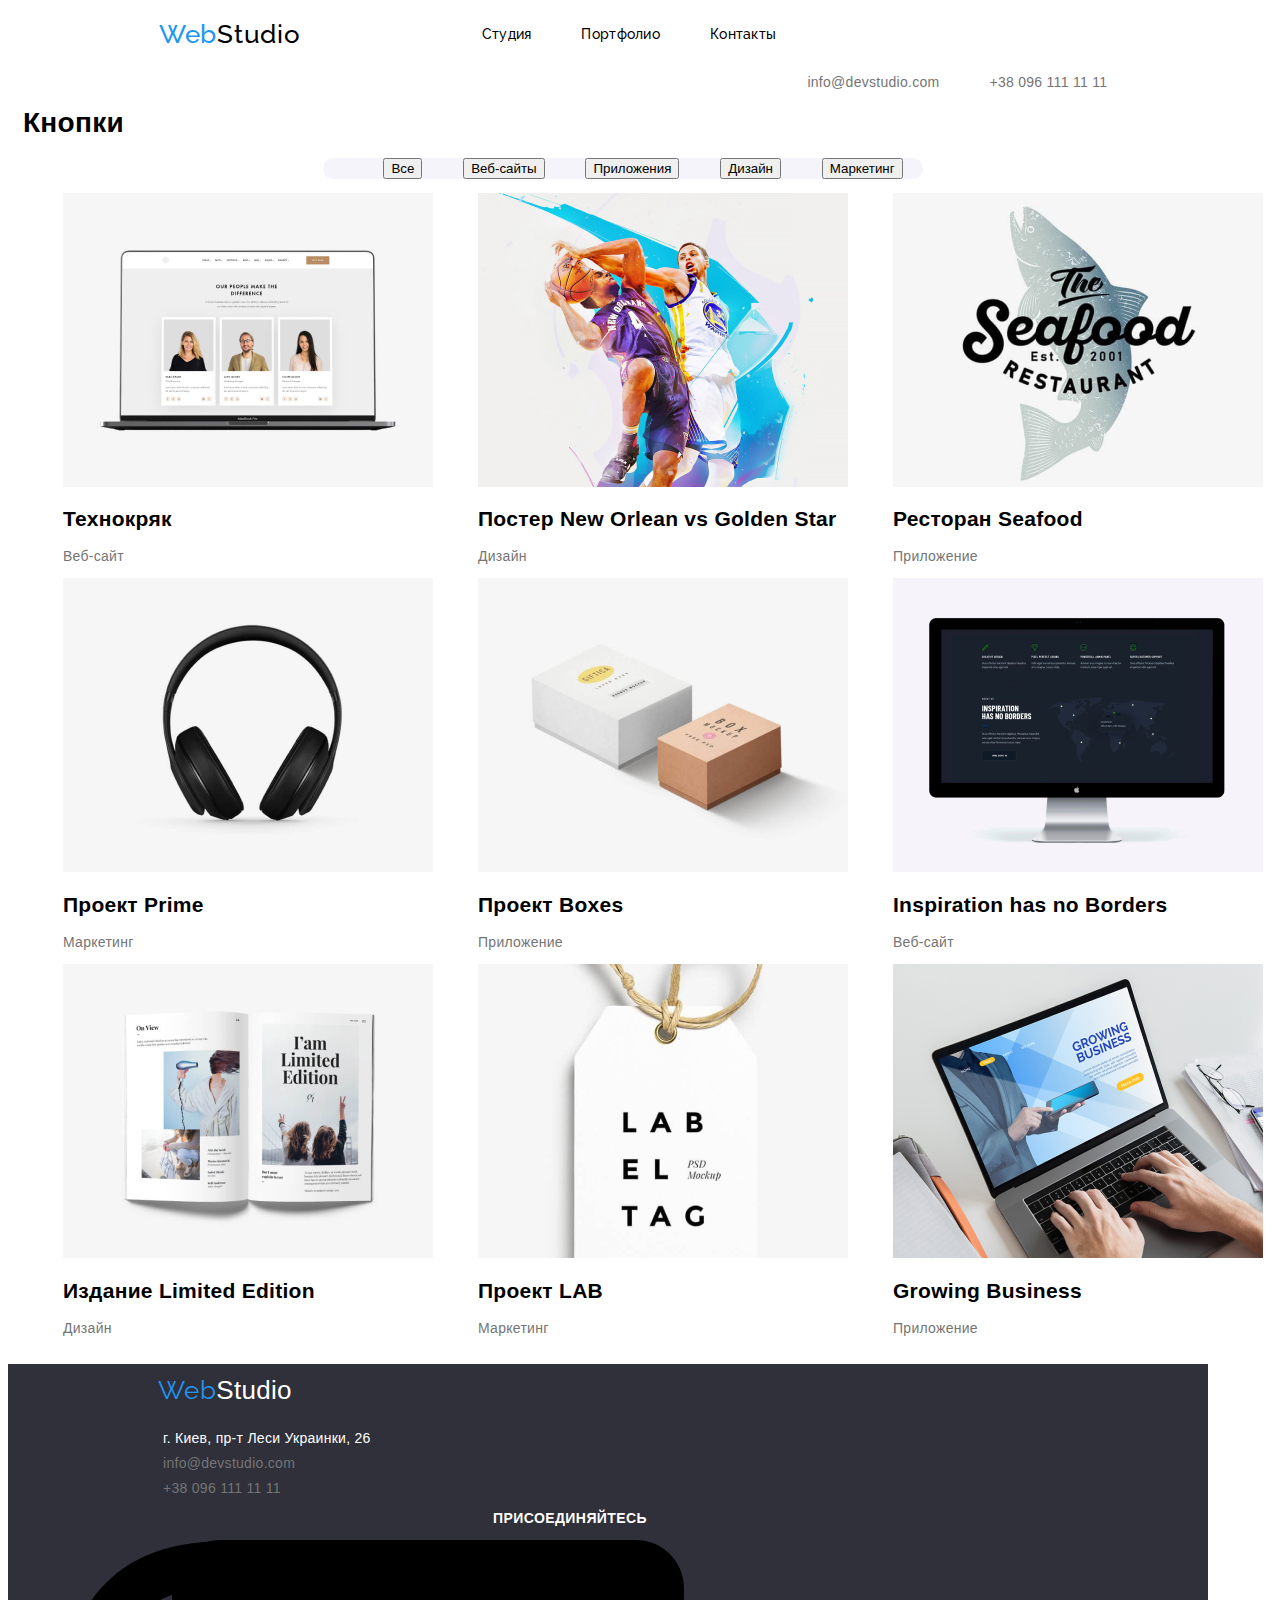
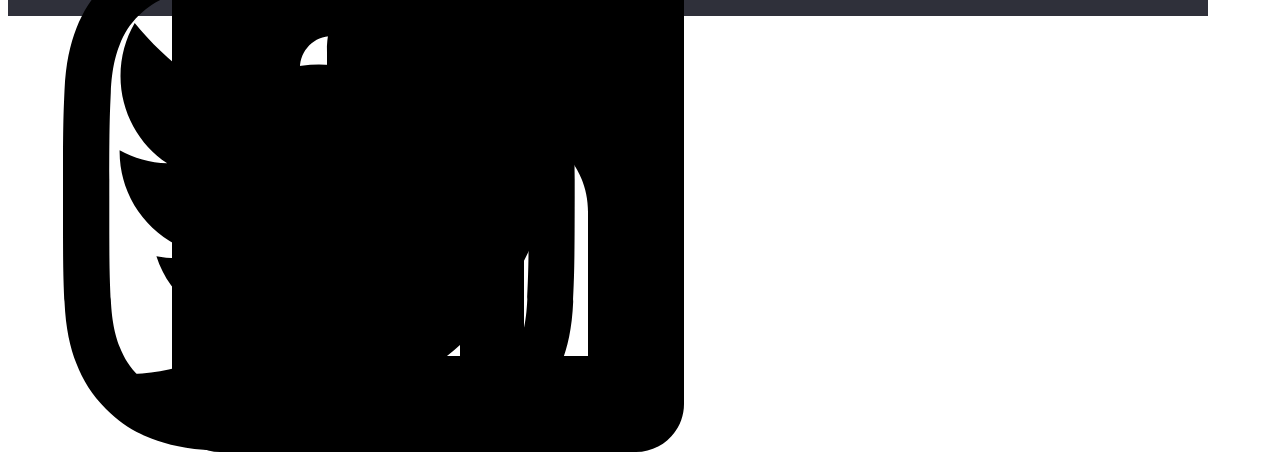
==== portfolio.html @ 30462da5 "5" ====
<!DOCTYPE html>
<html lang="ru">

<head>
    <meta charset="UTF-8">
    <meta http-equiv="X-UA-Compatible" content="IE=edge">
    <meta name="viewport" content="width=device-width, initial-scale=1.0">
    <title>Document</title>
    <link rel="preconnect" href="https://fonts.googleapis.com">
    <link rel="preconnect" href="https://fonts.gstatic.com" crossorigin>
    <link href="https://fonts.googleapis.com/css2?family=Montserrat:wght@700&family=Raleway:wght@700&display=swap"
        rel="stylesheet">

    <link rel="stylesheet" href="css/style.css">
</head>

<body>
    <!--main container-->
    <header class="main_container">
        <div class="container">
            <nav class="head_line">
                <a class="nav" href="link:WebStudio"> <span class="word_web">Web</span><span
                        class="word_studio">Studio</span></a>
                <ul class="links_header">
                    <li><a class="nav" href="./studio/html">Студия</a></li>
                    <li><a class="nav" href="./portfolio.html">Портфолио</a></li>
                    <li><a class="nav" href="./contacts/html">Контакты</a></li>
                </ul>
            </nav>
            <ul class="contacts_section">

                <li><a class="contacts_section" href="mailto:info@devstudio.com">info@devstudio.com</a></li>

                <li><a class="contacts_section" href="tel:+380961111111">+38 096 111 11 11</a></li>
            </ul>








        </div>
    </header>

    <main>
        <div class="container">


            <!--buttons-->

            <section class="portfolio">
                <h1>Кнопки</h1>
                <ul class="buttons_portfolio">
                    <li><button type="button">Все</button></li>
                    <li><button type="button">Веб-сайты</button></li>
                    <li><button type="button">Приложения</button></li>
                    <li><button type="button">Дизайн</button></li>
                    <li><button type="button">Маркетинг</button></li>

                </ul>


                <!--list-->

                <ul class="list">
                    <li> <a class="frame"><img src="images/33.jpg" alt="list" width="370">
                            <h2> Технокряк</h2>
                            <p class="maintext_list"> Веб-сайт </p>
                        </a></li>
                    <li> <a class="frame"><img src="images/img(4).jpg" alt="list" width="370">
                            <h2> Постер New Orlean vs Golden Star</h2>
                            <p class="maintext_list"> Дизайн </p>
                        </a></li>
                    <li> <a class="frame"><img src="images/img(5).jpg" alt="list" width="370">
                            <h2> Ресторан Seafood</h2>
                            <p class="maintext_list"> Приложение </p>
                        </a></li>
                    <li> <a class="frame"><img src="images/img(6).jpg" alt="list" width="370">
                            <h2> Проект Prime</h2>
                            <p class="maintext_list"> Маркетинг </p>
                        </a></li>
                    <li> <a class="frame"><img src="images/img(7).jpg" alt="list" width="370">
                            <h2> Проект Boxes</h2>
                            <p class="maintext_list"> Приложение </p>
                        </a></li>
                    <li> <a class="frame"><img src="images/img(8).jpg" alt="list" width="370">
                            <h2> Inspiration has no Borders</h2>
                            <p class="maintext_list"> Веб-сайт </p>
                        </a></li>
                    <li> <a class="frame"><img src="images/img(9).jpg" alt="list" width="370">
                            <h2> Издание Limited Edition</h2>
                            <p class="maintext_list"> Дизайн </p>
                        </a></li>
                    <li> <a class="frame"><img src="images/img(10).jpg" alt="list" width="370">
                            <h2> Проект LAB</h2>
                            <p class="maintext_list"> Маркетинг </p>
                        </a></li>
                    <li> <a class="frame"><img src="images/img(11).jpg" alt="list" width="370">
                            <h2> Growing Business</h2>
                            <p class="maintext_list"> Приложение </p>
                        </a></li>
                </ul>






            </section>

        </div>

    </main>



    <!--info table-->
    <footer class="info_table">

        <div class="container">

            <a class="nav_footer" href="link:WebStudio"> <span class="word_web">Web</span><span
                    class="word_studiof">Studio</span></a>

            <ul class="footer_list">
                <li> <a class="address" href="address:г.Киев,пр-тЛесиУкраинки,26">г. Киев, пр-т Леси Украинки, 26</a>
                </li>

                <li> <a class="contacts_section_footer" href="mailto:info@devstudio.com">info@devstudio.com</a> </li>

                <li> <a class="contacts_section_footer" href="tel:+380961111111">+38 096 111 11 11</a> </li>
            </ul>
            <h2 class="join">ПРИСОЕДИНЯЙТЕСЬ</h2>
            <ul>
                <li class="icon"><img src="images/instagram.svg" alt="icon"></li>
                <li class="icon"><img src="images/twitter.svg" alt="icon"></li>
                <li class="icon"><img src="images/facebook.svg" alt="icon"></li>
                <li class="icon"><img src="images/linkedin.svg" alt="icon"></li>
            </ul>
        </div>


    </footer>































</body>

</html>
---- css/style.css ----
body {
    font-family: 'Roboto', sans-serif;
    background-color: #ffffff;
    
    font-size: 14px;
    letter-spacing: 0.02em;
    
    

}

.container{
padding-left: 15px;
padding-right: 15px;
margin-right: auto;
margin-left: auto;
}


.main_container {
    display: flex;
    text-align: center;
    width: 1200px;
    justify-content: space-between;
    height: 80px;
    
}
.head_line  {
    
    justify-content: space-between;
    display: flex;
    align-items: center;
    
    
}
.links_header {
    justify-content: space-between;
    display: flex;
    list-style: none;
    margin-right: 331px;
    margin-left: 91px;
    
    
    

    
}

.header {
    background-color: #ffffff ;

}

.word_web {
    color: #2196F3;
    font-family: Raleway;
    font-size: 26px;
    line-height: 2em;
    letter-spacing: 0.03em
    
}

.word_studio {
    color: black;
    font-family: Raleway;
    font-size: 26px;
    line-height: 2em;
    letter-spacing: 0.03em
}

.nav:hover,.nav:focus {
    
    color: #2196F3;
    
}

.nav {
    color: black;
    margin-left: 50px;
    text-decoration: none;
    font-family: Raleway;
    font-style: normal;
    font-weight: 500;
    font-size: 14px;
    line-height: 16px;
    letter-spacing: 0.02em;
    
    
}

.contacts_section {
    color: #757575;
    justify-content: space-between;
    display: flex;
    margin-left: 50px;
    font-style: normal;
    font-weight: 500;
    font-size: 14px;
    line-height: 16px;
    letter-spacing: 0.02em;
    
    
    text-align: right;
    float: right;
    list-style: none;
    text-decoration: none;
    letter-spacing: 0.02em
    
    
    
    
    
    
    
   
}

.contacts_section:hover,.contacts_section:focus {
    color: #2196F3;
}



.maintext {
    color: #ffffff;
    
    background-color: #2F303A;
    
    text-align: center;

    font-size: 44px;

    display: flex;
    justify-content: center;
    margin-right: 252px;
    padding-top: 200px;
    margin-left: 252px;
    
    
    
    
    
    

}

.maintext_list {
    color: 
    #757575;
}


.button {
    cursor: pointer;
    color: #ffffff; 
    width: 200px;
    height: 50px;
    font-size: 24px;
    line-height: 2.5em;
    
    text-align: center;
    cursor: pointer;
    background-color: #2196F3;
    display: flex;
    justify-content: center;
    text-align: center;
    
    
    
    
   
}
.shapka {
    overflow: hidden;
    list-style: none;
}

.mainbar {
    background-color: #2F303A;
    width: 1200px;
    text-align: center;
    padding-top: 94px;
    padding-bottom: 94px;
}




.pros_text {
display: flex;
text-align: center;
justify-content: space-between;


}

.maintext_pros1 {
    color: #757575;
    font-style: normal;
    font-weight: normal;
    font-size: 14px;
    line-height: 24px;
    letter-spacing: 0.03em;
    
}

.mainpool_text {
    display: flex;
    text-align: center;
    justify-content: center;
   
}
.imgstuff {
    display: flex;
    text-align: center;
    justify-content: space-between;
    list-style: none;
    
   
}

.our_team {
    display: flex;
    text-align: center;
    justify-content: center;
    
}

.team_stuff {
    display: flex;
    text-align: center;
    justify-content: space-between;
    list-style: none;
    
}

.reg_cust {
    display: flex;
    justify-content: space-between;
    list-style: none;

}

.regular_customers {
    width: 1200px;
}



.info_table {
    background-color: #2F303A;
    width: 1200px;
    height: 252px;
    left: 0px;
    top: 2097px;
}

.word_studiof {
    color: #ffffff;
    font-size: 26px;
    line-height: 2em;
    
}

.address {
    color: #ffffff;
    margin-left: 100px;
    margin-top: 60px;
    text-decoration: none;
    list-style: none;
    
    
   
}
.contacts_section_footer {
    margin-left: 100px;
    color: #757575;
    display: flex;
    text-decoration: none;
    margin-top: 9px;
    
   
}

.contacts_section2:hover,.contacts_section2:focus {
    color: #2196F3;
}
.nav_footer {
    margin-left: 135px;
    color: black;
    text-decoration: none;
    margin-top: 60px;
    
}



.buttons_portfolio {
    text-align: center;
    justify-content: space-around;
    list-style: none;
    display: flex;
    margin-left: 300px;
    margin-right: 300px;
    background-color: #F5F4FA;
    border-radius: 10px;
    font-family: Roboto;
    
}

.list {
    display: flex;
    justify-content: space-between;
    align-items: center;
    flex-wrap: wrap;
    list-style: none;
    width: 1200px;
    border: black;
    
    
}

.portfolio {
    width: 1200px;
}

.info_table {
    width: 1200px;
}

.middlebar_section {
    width: 1200px;
}
 .pros_text {
    list-style: none;
 }

 .footer_list {
    list-style: none;
 }

 .icon {
    display: inline-block;
    justify-content: space-between;
    width: 32px;
    height: 32px;
    stroke-width: 0;
    stroke: currentColor;
    fill: currentColor;
  }
  .join {
      color: #ffffff;
      
        font-style: normal;
        font-weight: bold;
        font-size: 14px;
        line-height: 16px;
        letter-spacing: 0.03em;
        margin-left: 470px;
  }

  .icons_team_stuff {
      color: #757575;
      height: 10px;
      width: 10px;
  }

  .section {
      padding-top: 94px;
      padding-bottom: 94px;
  }

  .frame {
      border-bottom:#EEEEEE;
  }
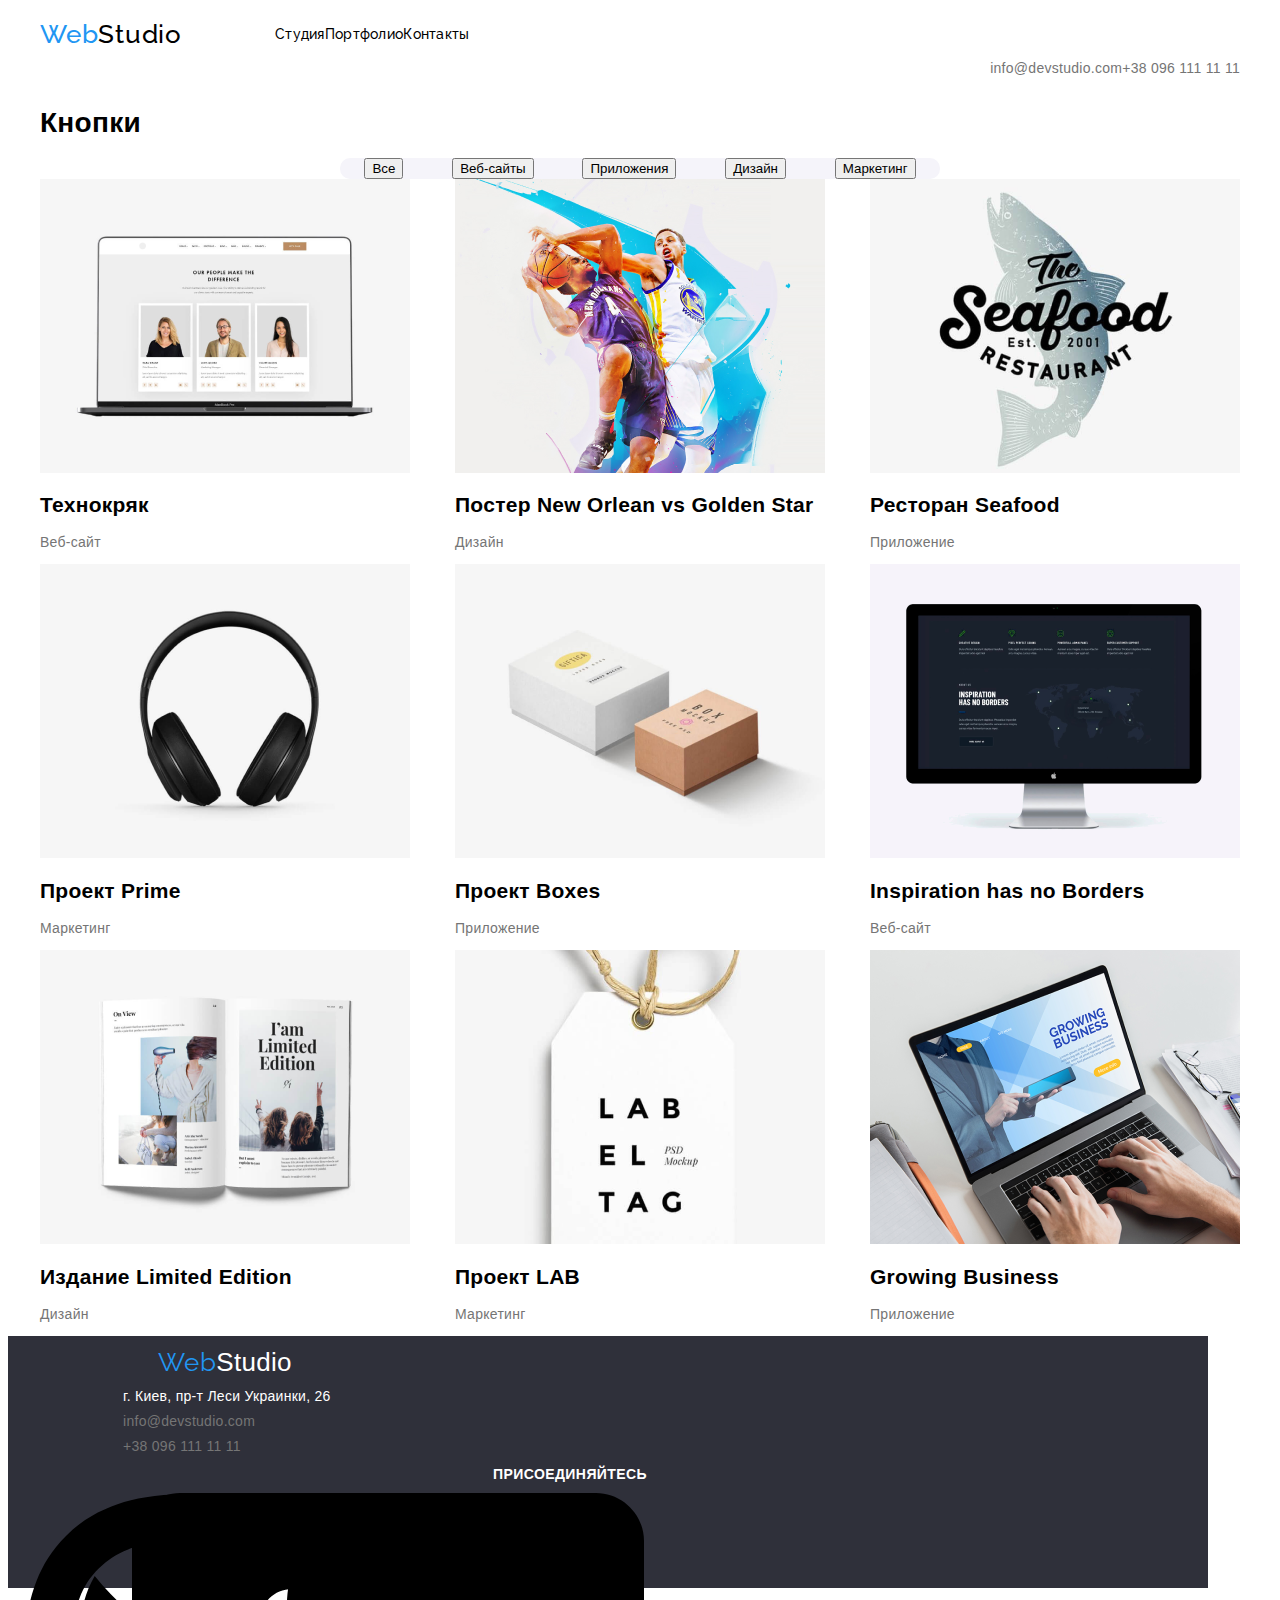
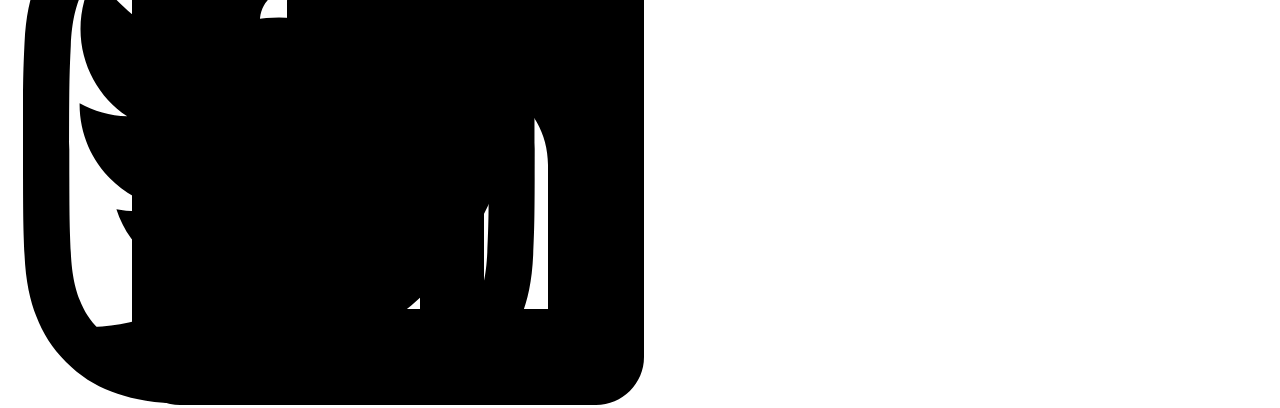
==== commit e561eb8d: "4" ====
--- a/portfolio.html
+++ b/portfolio.html
@@ -65,39 +65,39 @@
                 <!--list-->
 
                 <ul class="list">
-                    <li> <a class="frame"><img src="images/33.jpg" alt="list" width="370">
+                    <li> <a><img src="images/33.jpg" alt="list" width="370">
                             <h2> Технокряк</h2>
                             <p class="maintext_list"> Веб-сайт </p>
                         </a></li>
-                    <li> <a class="frame"><img src="images/img(4).jpg" alt="list" width="370">
+                    <li> <a><img src="images/img(4).jpg" alt="list" width="370">
                             <h2> Постер New Orlean vs Golden Star</h2>
                             <p class="maintext_list"> Дизайн </p>
                         </a></li>
-                    <li> <a class="frame"><img src="images/img(5).jpg" alt="list" width="370">
+                    <li> <a><img src="images/img(5).jpg" alt="list" width="370">
                             <h2> Ресторан Seafood</h2>
                             <p class="maintext_list"> Приложение </p>
                         </a></li>
-                    <li> <a class="frame"><img src="images/img(6).jpg" alt="list" width="370">
+                    <li> <a><img src="images/img(6).jpg" alt="list" width="370">
                             <h2> Проект Prime</h2>
                             <p class="maintext_list"> Маркетинг </p>
                         </a></li>
-                    <li> <a class="frame"><img src="images/img(7).jpg" alt="list" width="370">
+                    <li> <a><img src="images/img(7).jpg" alt="list" width="370">
                             <h2> Проект Boxes</h2>
                             <p class="maintext_list"> Приложение </p>
                         </a></li>
-                    <li> <a class="frame"><img src="images/img(8).jpg" alt="list" width="370">
+                    <li> <a><img src="images/img(8).jpg" alt="list" width="370">
                             <h2> Inspiration has no Borders</h2>
                             <p class="maintext_list"> Веб-сайт </p>
                         </a></li>
-                    <li> <a class="frame"><img src="images/img(9).jpg" alt="list" width="370">
+                    <li> <a><img src="images/img(9).jpg" alt="list" width="370">
                             <h2> Издание Limited Edition</h2>
                             <p class="maintext_list"> Дизайн </p>
                         </a></li>
-                    <li> <a class="frame"><img src="images/img(10).jpg" alt="list" width="370">
+                    <li> <a><img src="images/img(10).jpg" alt="list" width="370">
                             <h2> Проект LAB</h2>
                             <p class="maintext_list"> Маркетинг </p>
                         </a></li>
-                    <li> <a class="frame"><img src="images/img(11).jpg" alt="list" width="370">
+                    <li> <a><img src="images/img(11).jpg" alt="list" width="370">
                             <h2> Growing Business</h2>
                             <p class="maintext_list"> Приложение </p>
                         </a></li>
--- a/css/style.css
+++ b/css/style.css
@@ -11,41 +11,40 @@
 
 }
 
-.container{
-padding-left: 15px;
-padding-right: 15px;
-margin-right: auto;
-margin-left: auto;
+.container-header {
+    display: flex;
+    align-items: center;
+
 }
 
 
 .main_container {
     display: flex;
     text-align: center;
-    width: 1200px;
-    justify-content: space-between;
     height: 80px;
     
 }
 .head_line  {
     
-    justify-content: space-between;
     display: flex;
     align-items: center;
     
     
 }
 .links_header {
-    justify-content: space-between;
-    display: flex;
-    list-style: none;
-    margin-right: 331px;
-    margin-left: 91px;
-    
-    
-    
-
-    
+    
+    display: flex;
+    margin-left: 93px;
+    
+    
+    
+
+    
+}
+ul {
+    margin: 0;
+    padding: 0;
+    list-style: none;
 }
 
 .header {
@@ -78,7 +77,7 @@
 
 .nav {
     color: black;
-    margin-left: 50px;
+    
     text-decoration: none;
     font-family: Raleway;
     font-style: normal;
@@ -94,14 +93,13 @@
     color: #757575;
     justify-content: space-between;
     display: flex;
-    margin-left: 50px;
     font-style: normal;
     font-weight: 500;
     font-size: 14px;
     line-height: 16px;
     letter-spacing: 0.02em;
     
-    
+    margin-left: auto;
     text-align: right;
     float: right;
     list-style: none;
@@ -145,7 +143,14 @@
     
 
 }
-
+.container{
+    padding-left: 15px;
+    padding-right: 15px;
+    margin-right: auto;
+    margin-left: auto;
+    width: 1200px;
+    
+    }
 .maintext_list {
     color: 
     #757575;
@@ -365,13 +370,4 @@
       color: #757575;
       height: 10px;
       width: 10px;
-  }
-
-  .section {
-      padding-top: 94px;
-      padding-bottom: 94px;
-  }
-
-  .frame {
-      border-bottom:#EEEEEE;
   }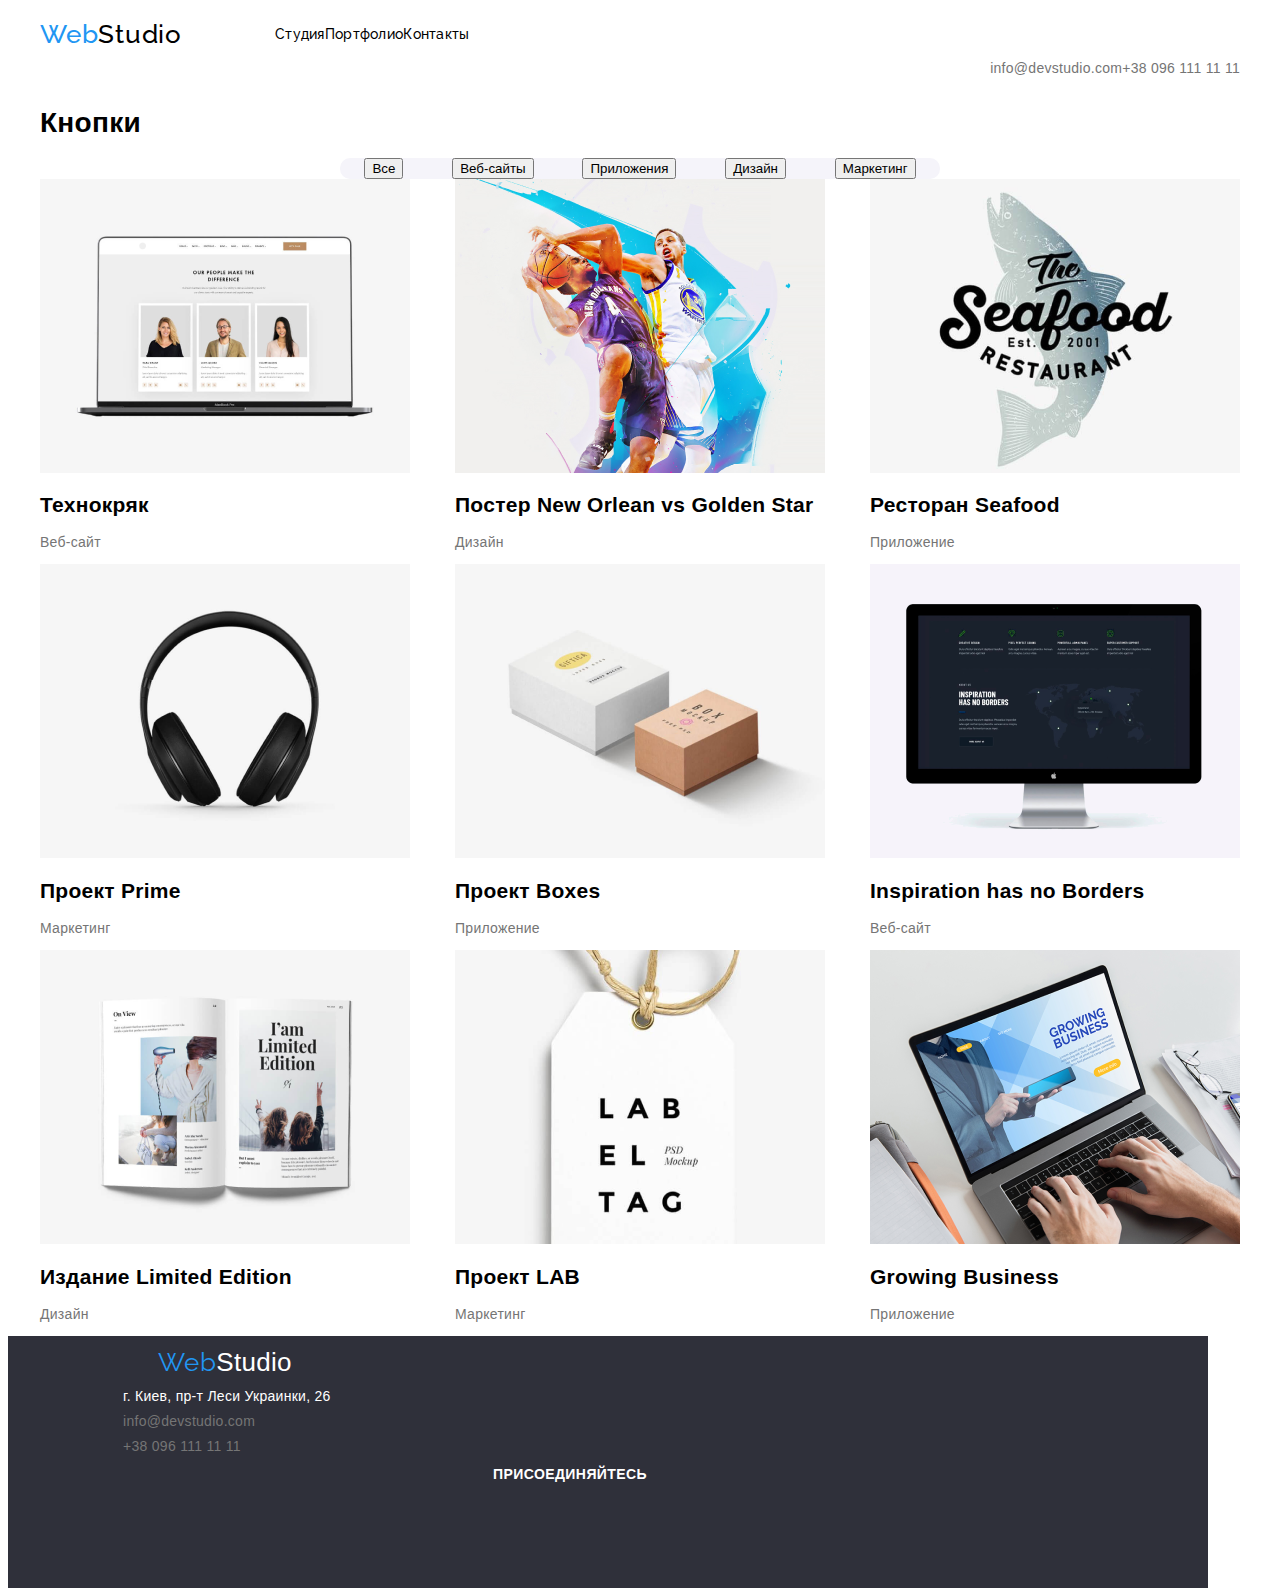
==== commit 038b3e98: "3" ====
--- a/portfolio.html
+++ b/portfolio.html
@@ -134,10 +134,7 @@
             </ul>
             <h2 class="join">ПРИСОЕДИНЯЙТЕСЬ</h2>
             <ul>
-                <li class="icon"><img src="images/instagram.svg" alt="icon"></li>
-                <li class="icon"><img src="images/twitter.svg" alt="icon"></li>
-                <li class="icon"><img src="images/facebook.svg" alt="icon"></li>
-                <li class="icon"><img src="images/linkedin.svg" alt="icon"></li>
+
             </ul>
         </div>
 
--- a/css/style.css
+++ b/css/style.css
@@ -88,7 +88,10 @@
     
     
 }
-
+.nav + .nav {
+margin-left: 50px;
+}
+a{text-decoration: none;}
 .contacts_section {
     color: #757575;
     justify-content: space-between;
@@ -114,6 +117,9 @@
     
    
 }
+.contacts_section + .contacts_section {
+    margin-left: 50px;
+}
 
 .contacts_section:hover,.contacts_section:focus {
     color: #2196F3;
@@ -157,25 +163,30 @@
 }
 
 
-.button {
+.hero_btn {
     cursor: pointer;
-    color: #ffffff; 
     width: 200px;
+    font-style: normal;
+    font-weight: bold;
+    font-size: 16px;
+    line-height: 30px;
+    color: #ffffff;
     height: 50px;
-    font-size: 24px;
-    line-height: 2.5em;
-    
-    text-align: center;
-    cursor: pointer;
+    left: 700px;
+    top: 430px;
     background-color: #2196F3;
-    display: flex;
-    justify-content: center;
-    text-align: center;
-    
-    
-    
-    
-   
+    border-radius: 4px;
+    box-shadow: 0px 4px 4px rgba(0, 0, 0, 0.15)
+ 
+
+
+ 
+
+    
+   
+}
+.hero_btn :hover, .hero_btn :focus {
+    color: #2196F3;
 }
 .shapka {
     overflow: hidden;
@@ -201,7 +212,7 @@
 
 }
 
-.maintext_pros1 {
+.maintext_first {
     color: #757575;
     font-style: normal;
     font-weight: normal;
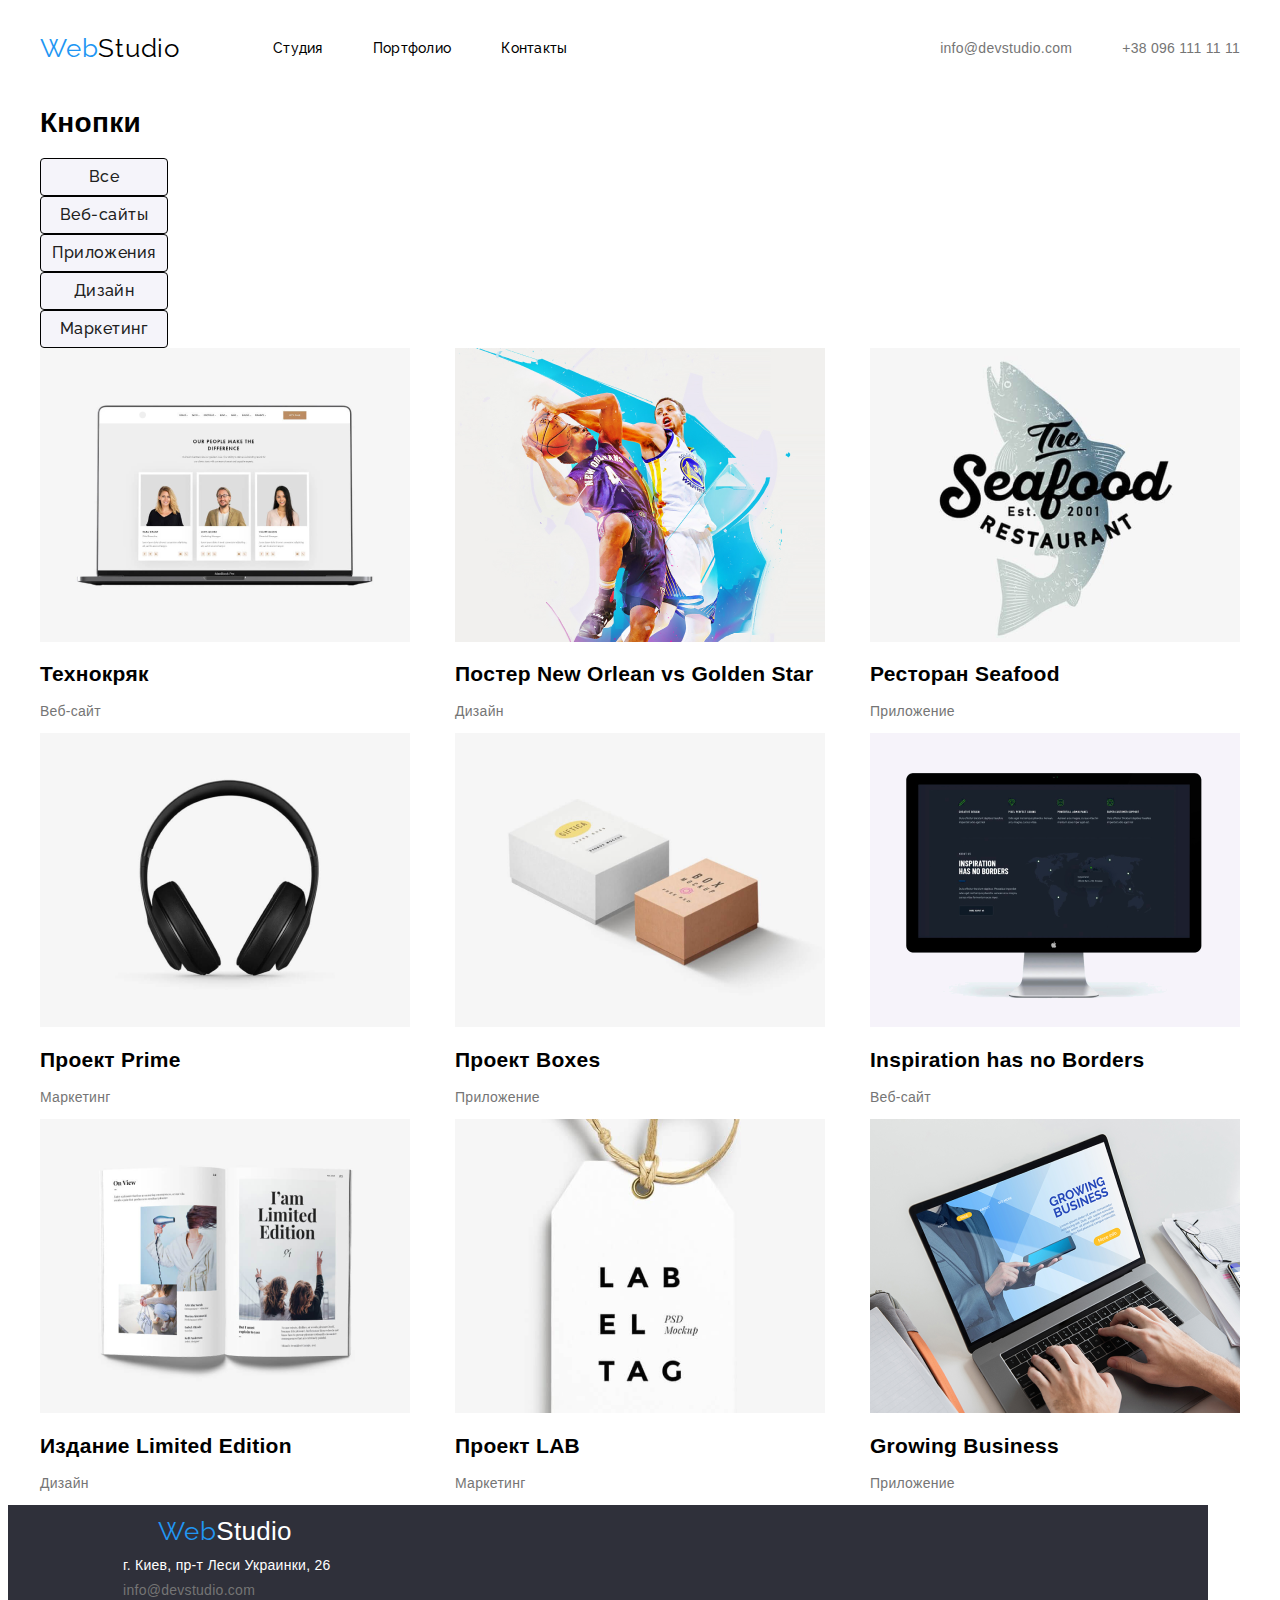
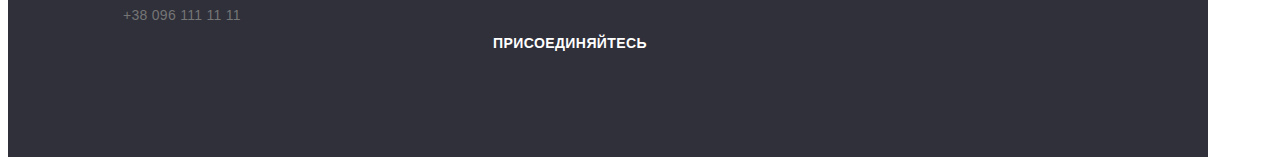
==== commit 4da928b2: "2" ====
--- a/portfolio.html
+++ b/portfolio.html
@@ -17,21 +17,21 @@
 <body>
     <!--main container-->
     <header class="main_container">
-        <div class="container">
+        <div class="container container-header">
             <nav class="head_line">
-                <a class="nav" href="link:WebStudio"> <span class="word_web">Web</span><span
+                <a  href="link:WebStudio"> <span class="word_web">Web</span><span
                         class="word_studio">Studio</span></a>
                 <ul class="links_header">
-                    <li><a class="nav" href="./studio/html">Студия</a></li>
-                    <li><a class="nav" href="./portfolio.html">Портфолио</a></li>
-                    <li><a class="nav" href="./contacts/html">Контакты</a></li>
+                    <li class="nav"><a class="nav" href="./index.html">Студия</a></li>
+                    <li class="nav"><a class="nav" href="./portfolio.html">Портфолио</a></li>
+                    <li class="nav"><a class="nav" href="./contacts/html">Контакты</a></li>
                 </ul>
             </nav>
             <ul class="contacts_section">
 
-                <li><a class="contacts_section" href="mailto:info@devstudio.com">info@devstudio.com</a></li>
+                <li class="contacts_section"><a class="contacts_section" href="mailto:info@devstudio.com">info@devstudio.com</a></li>
 
-                <li><a class="contacts_section" href="tel:+380961111111">+38 096 111 11 11</a></li>
+                <li class="contacts_section"><a class="contacts_section" href="tel:+380961111111">+38 096 111 11 11</a></li>
             </ul>
 
 
@@ -53,11 +53,11 @@
             <section class="portfolio">
                 <h1>Кнопки</h1>
                 <ul class="buttons_portfolio">
-                    <li><button type="button">Все</button></li>
-                    <li><button type="button">Веб-сайты</button></li>
-                    <li><button type="button">Приложения</button></li>
-                    <li><button type="button">Дизайн</button></li>
-                    <li><button type="button">Маркетинг</button></li>
+                    <li><button type="button" class="portfolio_btns">Все</button></li>
+                    <li><button type="button" class="portfolio_btns">Веб-сайты</button></li>
+                    <li><button type="button" class="portfolio_btns">Приложения</button></li>
+                    <li><button type="button" class="portfolio_btns">Дизайн</button></li>
+                    <li><button type="button" class="portfolio_btns">Маркетинг</button></li>
 
                 </ul>
 
@@ -170,7 +170,6 @@
 
 
 
-
 </body>
 
 </html>--- a/css/style.css
+++ b/css/style.css
@@ -313,17 +313,32 @@
 
 
 
-.buttons_portfolio {
-    text-align: center;
-    justify-content: space-around;
-    list-style: none;
-    display: flex;
-    margin-left: 300px;
-    margin-right: 300px;
-    background-color: #F5F4FA;
-    border-radius: 10px;
-    font-family: Roboto;
-    
+.portfolio_btns {
+    width: 128px;
+    height: 38px;
+    left: 576px;
+    top: 174px;
+    
+    background: #F5F4FA;
+    border: 1px solid #000000;
+    box-sizing: border-box;
+    border-radius: 4px;
+    font-style: normal;
+    font-weight: 500;
+    font-size: 16px;
+    line-height: 26px;
+    text-align: center;
+    letter-spacing: 0.03em;
+    color: 
+    #212121;
+    font-family: Raleway;
+    cursor: pointer;
+
+}
+
+.portfolio_btns :hover, .portfolio_btns :focus {
+    background-color: #2196F3;
+    color: #ffffff;
 }
 
 .list {
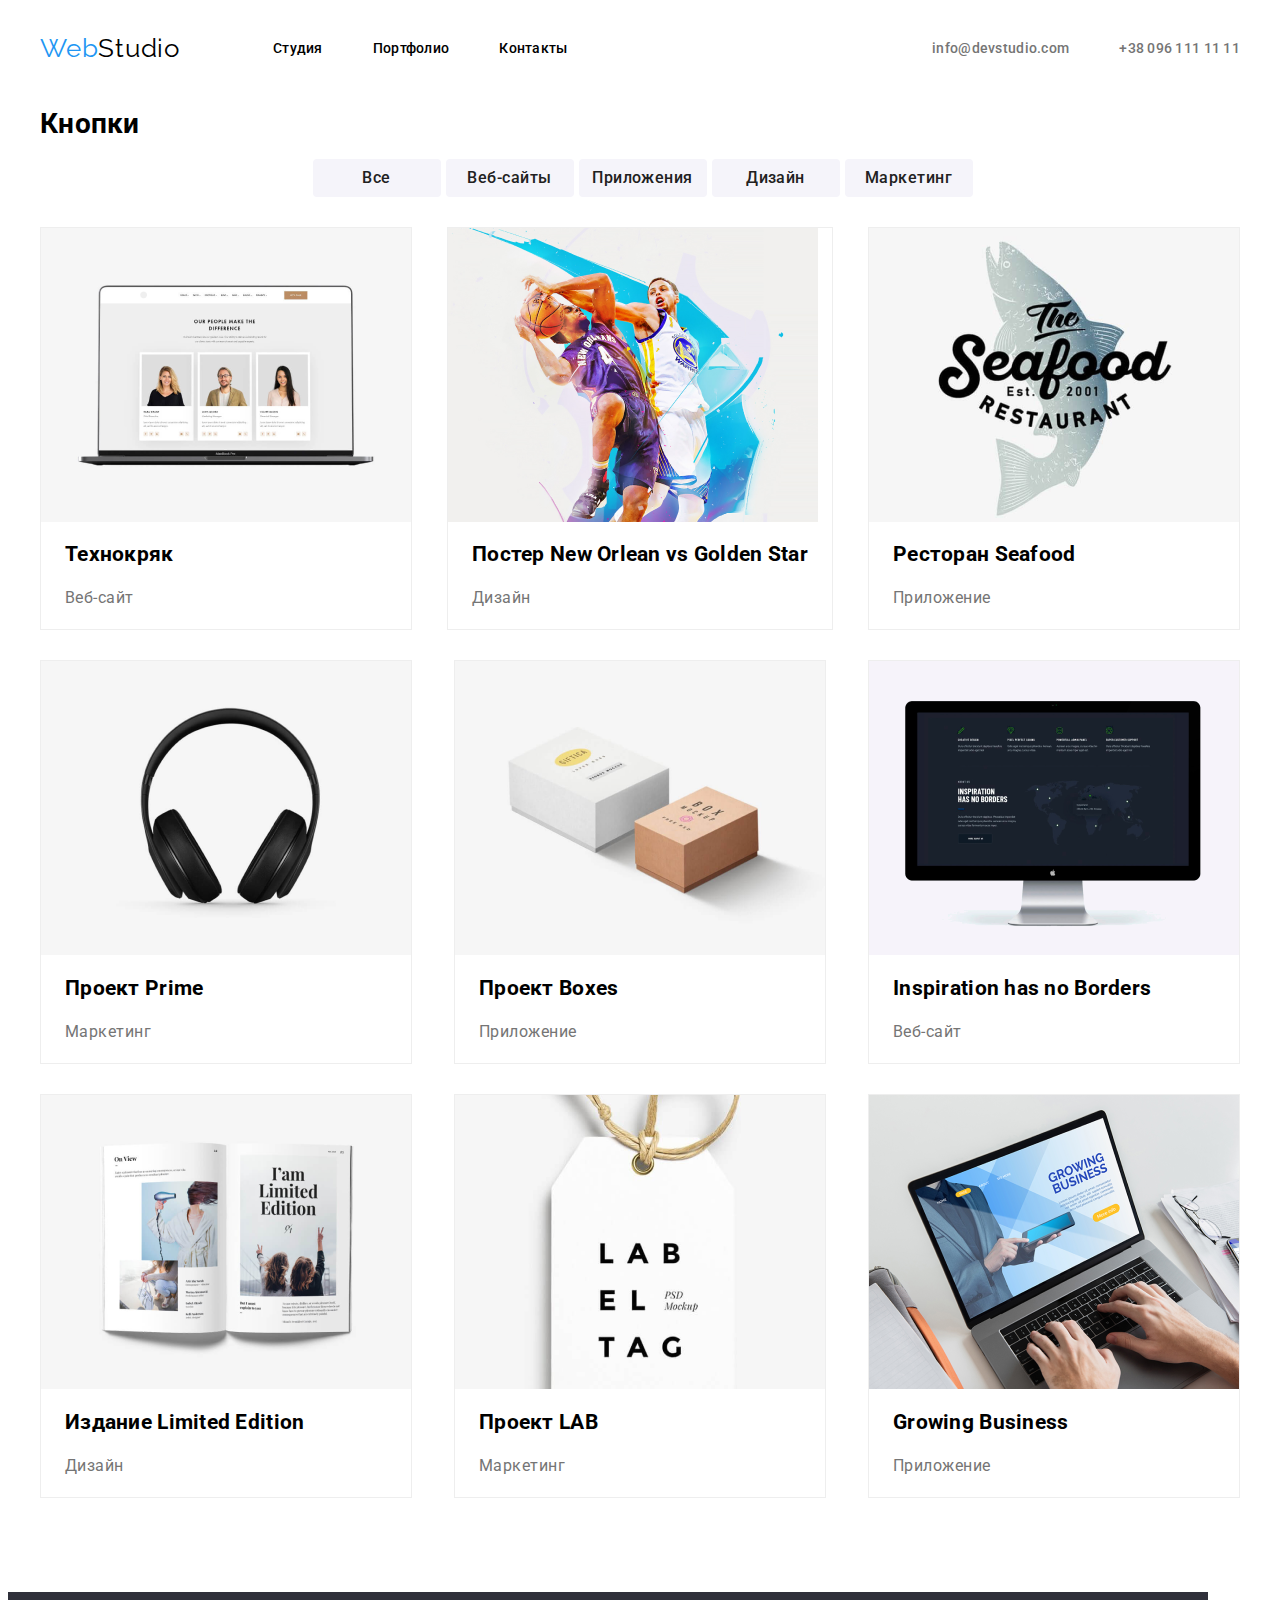
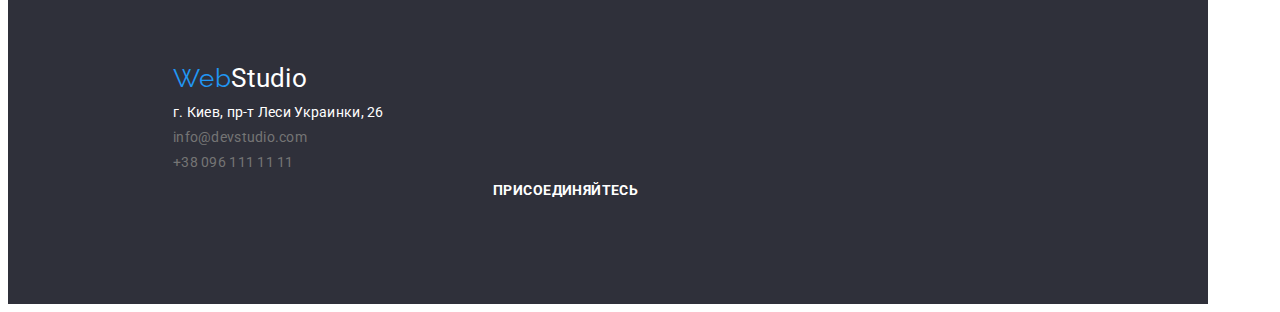
==== commit af9262cb: "3" ====
--- a/portfolio.html
+++ b/portfolio.html
@@ -10,6 +10,9 @@
     <link rel="preconnect" href="https://fonts.gstatic.com" crossorigin>
     <link href="https://fonts.googleapis.com/css2?family=Montserrat:wght@700&family=Raleway:wght@700&display=swap"
         rel="stylesheet">
+        <link rel="preconnect" href="https://fonts.googleapis.com">
+<link rel="preconnect" href="https://fonts.gstatic.com" crossorigin>
+<link href="https://fonts.googleapis.com/css2?family=Roboto:ital,wght@0,500;0,700;0,900;1,400&display=swap" rel="stylesheet">
 
     <link rel="stylesheet" href="css/style.css">
 </head>
@@ -65,40 +68,40 @@
                 <!--list-->
 
                 <ul class="list">
-                    <li> <a><img src="images/33.jpg" alt="list" width="370">
-                            <h2> Технокряк</h2>
+                    <li class="portfolio_cards"> <a><img src="images/33.jpg" alt="list" width="370">
+                            <h2 class="maintext_list"> Технокряк</h2>
                             <p class="maintext_list"> Веб-сайт </p>
                         </a></li>
-                    <li> <a><img src="images/img(4).jpg" alt="list" width="370">
-                            <h2> Постер New Orlean vs Golden Star</h2>
+                    <li class="portfolio_cards"> <a><img src="images/img(4).jpg" alt="list" width="370">
+                            <h2 class="maintext_list"> Постер New Orlean vs Golden Star</h2>
                             <p class="maintext_list"> Дизайн </p>
                         </a></li>
-                    <li> <a><img src="images/img(5).jpg" alt="list" width="370">
-                            <h2> Ресторан Seafood</h2>
+                    <li class="portfolio_cards"> <a><img src="images/img(5).jpg" alt="list" width="370">
+                            <h2 class="maintext_list"> Ресторан Seafood</h2>
                             <p class="maintext_list"> Приложение </p>
                         </a></li>
-                    <li> <a><img src="images/img(6).jpg" alt="list" width="370">
-                            <h2> Проект Prime</h2>
+                    <li class="portfolio_cards"> <a><img src="images/img(6).jpg" alt="list" width="370">
+                            <h2 class="maintext_list"> Проект Prime</h2>
                             <p class="maintext_list"> Маркетинг </p>
                         </a></li>
-                    <li> <a><img src="images/img(7).jpg" alt="list" width="370">
-                            <h2> Проект Boxes</h2>
+                    <li class="portfolio_cards"> <a><img src="images/img(7).jpg" alt="list" width="370">
+                            <h2 class="maintext_list"> Проект Boxes</h2>
                             <p class="maintext_list"> Приложение </p>
                         </a></li>
-                    <li> <a><img src="images/img(8).jpg" alt="list" width="370">
-                            <h2> Inspiration has no Borders</h2>
+                    <li class="portfolio_cards"> <a><img src="images/img(8).jpg" alt="list" width="370">
+                            <h2 class="maintext_list"> Inspiration has no Borders</h2>
                             <p class="maintext_list"> Веб-сайт </p>
                         </a></li>
-                    <li> <a><img src="images/img(9).jpg" alt="list" width="370">
-                            <h2> Издание Limited Edition</h2>
+                    <li class="portfolio_cards"> <a><img src="images/img(9).jpg" alt="list" width="370">
+                            <h2 class="maintext_list"> Издание Limited Edition</h2>
                             <p class="maintext_list"> Дизайн </p>
                         </a></li>
-                    <li> <a><img src="images/img(10).jpg" alt="list" width="370">
-                            <h2> Проект LAB</h2>
+                    <li class="portfolio_cards"> <a><img src="images/img(10).jpg" alt="list" width="370">
+                            <h2 class="maintext_list"> Проект LAB</h2>
                             <p class="maintext_list"> Маркетинг </p>
                         </a></li>
-                    <li> <a><img src="images/img(11).jpg" alt="list" width="370">
-                            <h2> Growing Business</h2>
+                    <li class="portfolio_cards"> <a><img src="images/img(11).jpg" alt="list" width="370">
+                            <h2 class="maintext_list"> Growing Business</h2>
                             <p class="maintext_list"> Приложение </p>
                         </a></li>
                 </ul>
@@ -169,7 +172,6 @@
 
 
 
-
 </body>
 
 </html>--- a/css/style.css
+++ b/css/style.css
@@ -2,8 +2,8 @@
 
 body {
     font-family: 'Roboto', sans-serif;
-    background-color: #ffffff;
-    
+    background-color: var(--white-color);
+
     font-size: 14px;
     letter-spacing: 0.02em;
     
@@ -40,6 +40,10 @@
     
 
     
+}
+.contacts_section_header {
+    display: flex;
+    margin-left: 331px;
 }
 ul {
     margin: 0;
@@ -48,12 +52,12 @@
 }
 
 .header {
-    background-color: #ffffff ;
+    background-color: var(--white-color);
 
 }
 
 .word_web {
-    color: #2196F3;
+    color: var(--blue-color);
     font-family: Raleway;
     font-size: 26px;
     line-height: 2em;
@@ -62,7 +66,7 @@
 }
 
 .word_studio {
-    color: black;
+    color: var(--black-color);
     font-family: Raleway;
     font-size: 26px;
     line-height: 2em;
@@ -71,15 +75,15 @@
 
 .nav:hover,.nav:focus {
     
-    color: #2196F3;
+    color: var(--blue-color);
     
 }
 
 .nav {
-    color: black;
+    color: var(--black-color);
     
     text-decoration: none;
-    font-family: Raleway;
+    font-family: Roboto;
     font-style: normal;
     font-weight: 500;
     font-size: 14px;
@@ -93,9 +97,10 @@
 }
 a{text-decoration: none;}
 .contacts_section {
-    color: #757575;
-    justify-content: space-between;
-    display: flex;
+    color: var(--grey-color);
+    justify-content: space-between;
+    display: flex;
+    font-family: Roboto;
     font-style: normal;
     font-weight: 500;
     font-size: 14px;
@@ -122,15 +127,15 @@
 }
 
 .contacts_section:hover,.contacts_section:focus {
-    color: #2196F3;
+    color: var(--blue-color);
 }
 
 
 
 .maintext {
-    color: #ffffff;
-    
-    background-color: #2F303A;
+    color: var(--white-color);
+    
+    background-color: var(--grey_color_s);
     
     text-align: center;
 
@@ -138,9 +143,15 @@
 
     display: flex;
     justify-content: center;
-    margin-right: 252px;
-    padding-top: 200px;
-    margin-left: 252px;
+    font-family: Roboto;
+    font-style: normal;
+    font-weight: 900;
+    font-size: 44px;
+    line-height: 60px;
+    
+    text-align: center;
+    letter-spacing: 0.06em;
+    text-transform: uppercase;
     
     
     
@@ -157,24 +168,22 @@
     width: 1200px;
     
     }
-.maintext_list {
-    color: 
-    #757575;
-}
+
 
 
 .hero_btn {
     cursor: pointer;
     width: 200px;
     font-style: normal;
-    font-weight: bold;
+    font-weight: 400;
+    font-family: Roboto;
     font-size: 16px;
     line-height: 30px;
-    color: #ffffff;
+    color: var(--white-color);
     height: 50px;
     left: 700px;
     top: 430px;
-    background-color: #2196F3;
+    background-color: var(--blue-color);
     border-radius: 4px;
     box-shadow: 0px 4px 4px rgba(0, 0, 0, 0.15)
  
@@ -186,7 +195,7 @@
    
 }
 .hero_btn :hover, .hero_btn :focus {
-    color: #2196F3;
+    color: var(--blue-color);
 }
 .shapka {
     overflow: hidden;
@@ -194,7 +203,7 @@
 }
 
 .mainbar {
-    background-color: #2F303A;
+    background-color: var(--grey_color_s);
     width: 1200px;
     text-align: center;
     padding-top: 94px;
@@ -213,13 +222,13 @@
 }
 
 .maintext_first {
-    color: #757575;
+    color: var(--grey-color);
+    font-family: Roboto;
     font-style: normal;
     font-weight: normal;
     font-size: 14px;
     line-height: 24px;
     letter-spacing: 0.03em;
-    
 }
 
 .mainpool_text {
@@ -241,7 +250,13 @@
     display: flex;
     text-align: center;
     justify-content: center;
-    
+    font-family: Roboto;
+    font-style: normal;
+    font-weight: bold;
+    font-size: 36px;
+    line-height: 42px;
+    text-align: center;
+    letter-spacing: 0.03em;
 }
 
 .team_stuff {
@@ -252,6 +267,10 @@
     
 }
 
+.team {
+    background-color: var(--light-grey_color);
+    padding-top: 94px;
+}
 .reg_cust {
     display: flex;
     justify-content: space-between;
@@ -266,7 +285,7 @@
 
 
 .info_table {
-    background-color: #2F303A;
+    background-color: var(--grey-color_s);
     width: 1200px;
     height: 252px;
     left: 0px;
@@ -274,25 +293,25 @@
 }
 
 .word_studiof {
-    color: #ffffff;
+    color: var(--white-color);
     font-size: 26px;
     line-height: 2em;
     
 }
 
 .address {
-    color: #ffffff;
-    margin-left: 100px;
+    color: var(--white-color);
     margin-top: 60px;
     text-decoration: none;
     list-style: none;
+ 
     
     
    
 }
 .contacts_section_footer {
-    margin-left: 100px;
-    color: #757575;
+ 
+    color: var(--grey-color);
     display: flex;
     text-decoration: none;
     margin-top: 9px;
@@ -300,12 +319,12 @@
    
 }
 
-.contacts_section2:hover,.contacts_section2:focus {
-    color: #2196F3;
+.contacts_section_footer:hover,.contacts_section2:focus {
+    color: var(--blue-color);
 }
 .nav_footer {
-    margin-left: 135px;
-    color: black;
+    margin-left: 150px;
+    color: var(--black-color);
     text-decoration: none;
     margin-top: 60px;
     
@@ -319,26 +338,33 @@
     left: 576px;
     top: 174px;
     
-    background: #F5F4FA;
-    border: 1px solid #000000;
+    background-color: var(--light-grey_color);
+    border: 1px ;
     box-sizing: border-box;
     border-radius: 4px;
+    font-family: Roboto;
     font-style: normal;
     font-weight: 500;
     font-size: 16px;
     line-height: 26px;
     text-align: center;
     letter-spacing: 0.03em;
-    color: 
-    #212121;
-    font-family: Raleway;
+    
+    color: var(--darkgrey-color);
     cursor: pointer;
-
-}
-
-.portfolio_btns :hover, .portfolio_btns :focus {
-    background-color: #2196F3;
-    color: #ffffff;
+    margin-left: 5px;
+
+}
+.buttons_portfolio{
+display: flex;
+justify-content: center;
+margin-left: 346px;
+margin-right: 346px;
+}
+
+.buttons_portfolio :hover, .buttons_portfolio :focus {
+    background-color: var(--blue-color);
+    color: var(--white-color);
 }
 
 .list {
@@ -348,7 +374,8 @@
     flex-wrap: wrap;
     list-style: none;
     width: 1200px;
-    border: black;
+    padding-bottom: 94px;
+    
     
     
 }
@@ -359,6 +386,8 @@
 
 .info_table {
     width: 1200px;
+    background-color: var(--grey_color_s);
+    padding-top: 60px;
 }
 
 .middlebar_section {
@@ -370,6 +399,7 @@
 
  .footer_list {
     list-style: none;
+    margin-left: 150px;
  }
 
  .icon {
@@ -382,7 +412,7 @@
     fill: currentColor;
   }
   .join {
-      color: #ffffff;
+    color: var(--white-color);
       
         font-style: normal;
         font-weight: bold;
@@ -393,7 +423,43 @@
   }
 
   .icons_team_stuff {
-      color: #757575;
+    color: var(--grey-color);
       height: 10px;
       width: 10px;
-  }+  }
+
+
+
+p{
+    font-family: Roboto;
+    font-style: normal;
+    font-weight: normal;
+    font-size: 16px;
+    line-height: 30px;
+    color: var(--grey-color);
+
+    letter-spacing: 0.03em;
+}
+
+  :root {
+    --blue-color: #2196F3;
+    --grey-color: #757575;
+    --white-color: #ffffff;
+    --darkgrey-color: #212121;
+    --black-color: black;
+    --grey_color_s: #2F303A;
+    --light-grey_color: #F5F4FA;
+    --slight-grey_color: #EEEEEE;
+  }
+
+.portfolio_cards {
+    border: 1px solid var(--slight-grey_color);
+    display: flex;
+    margin-top: 30px;
+}
+
+.maintext_list {
+    margin-left: 24px;
+    margin-right: 24px;
+}
+
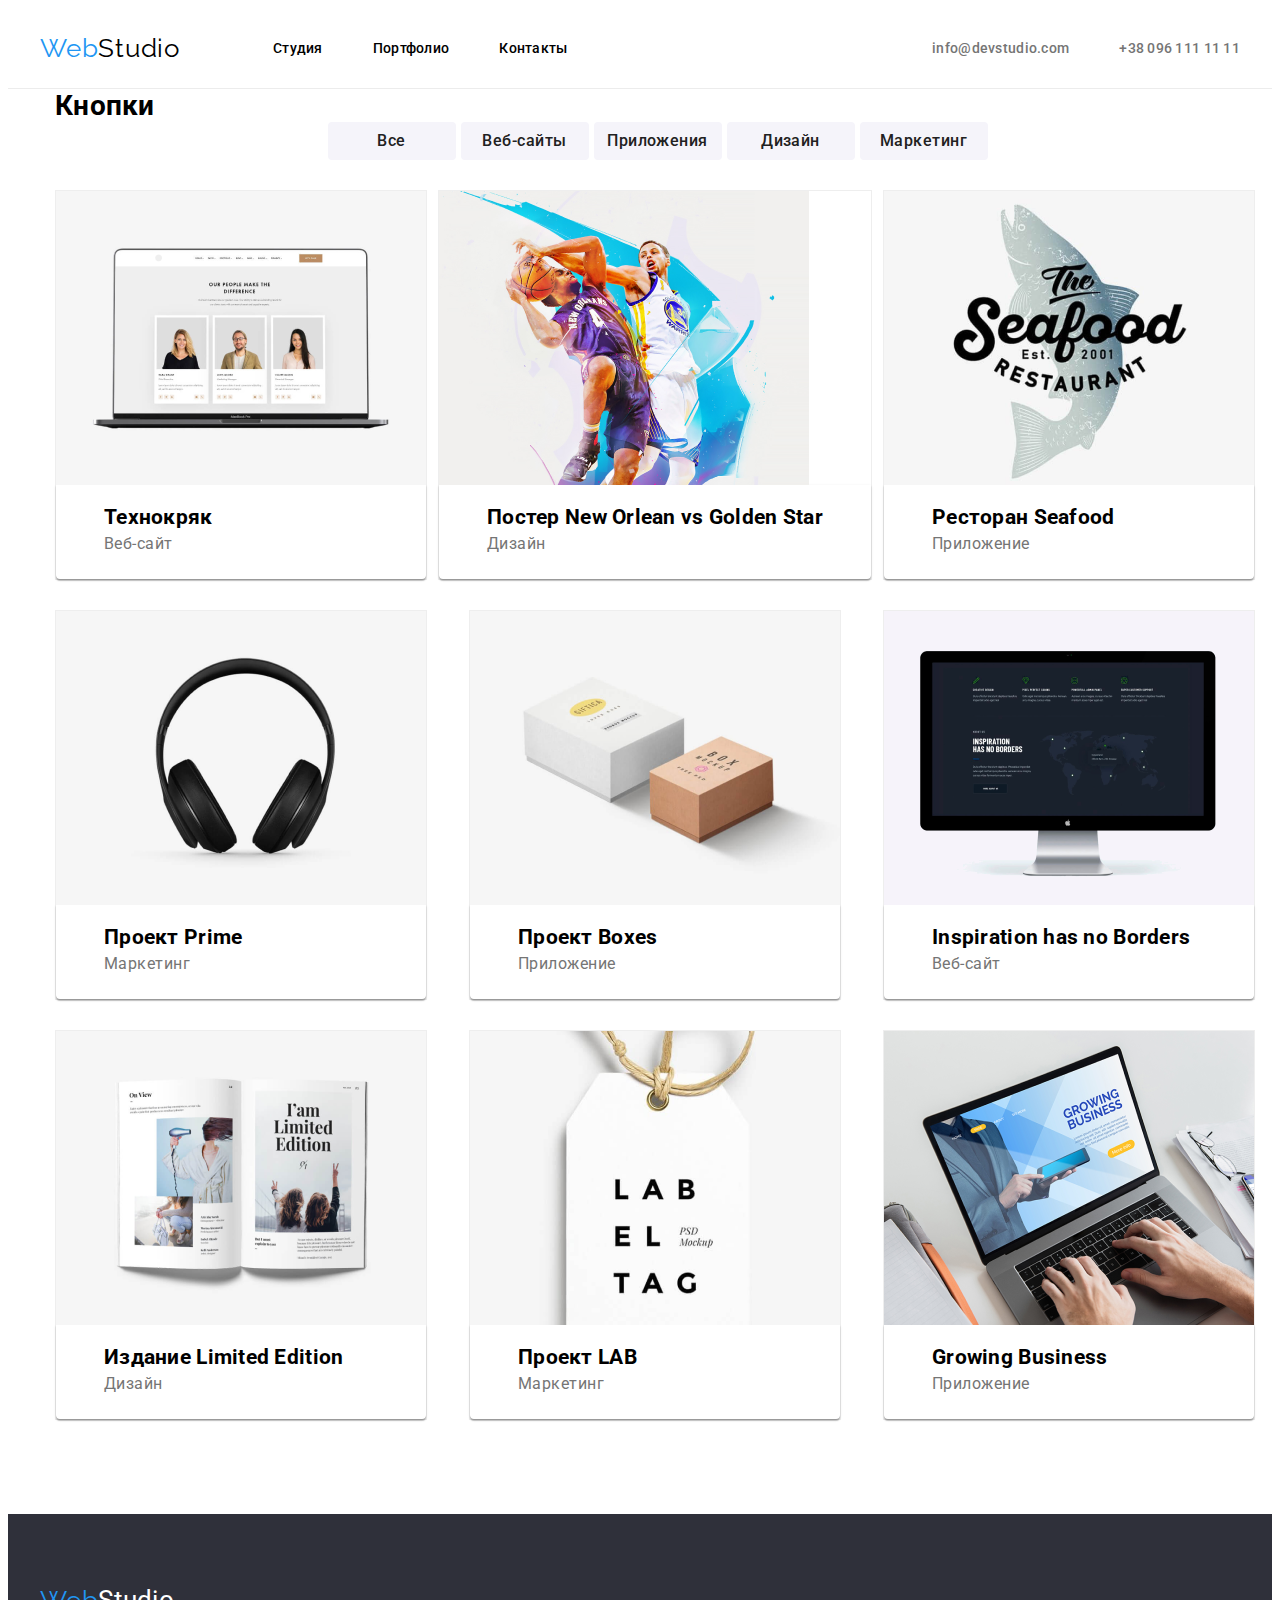
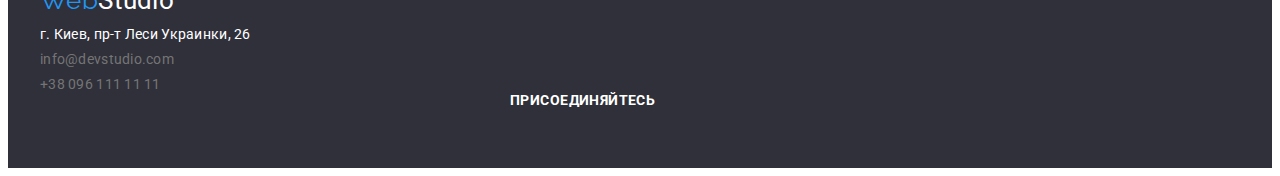
==== commit 22c4dc50: "3" ====
--- a/portfolio.html
+++ b/portfolio.html
@@ -54,6 +54,7 @@
             <!--buttons-->
 
             <section class="portfolio">
+                <div class="container">
                 <h1>Кнопки</h1>
                 <ul class="buttons_portfolio">
                     <li><button type="button" class="portfolio_btns">Все</button></li>
@@ -69,40 +70,58 @@
 
                 <ul class="list">
                     <li class="portfolio_cards"> <a><img src="images/33.jpg" alt="list" width="370">
+                         <div class="cards-p">  
                             <h2 class="maintext_list"> Технокряк</h2>
                             <p class="maintext_list"> Веб-сайт </p>
+                        </div> 
                         </a></li>
                     <li class="portfolio_cards"> <a><img src="images/img(4).jpg" alt="list" width="370">
+                        <div class="cards-p">   
                             <h2 class="maintext_list"> Постер New Orlean vs Golden Star</h2>
                             <p class="maintext_list"> Дизайн </p>
+                        </div>
                         </a></li>
                     <li class="portfolio_cards"> <a><img src="images/img(5).jpg" alt="list" width="370">
+                        <div class="cards-p">    
                             <h2 class="maintext_list"> Ресторан Seafood</h2>
                             <p class="maintext_list"> Приложение </p>
+                        </div>
                         </a></li>
                     <li class="portfolio_cards"> <a><img src="images/img(6).jpg" alt="list" width="370">
+                        <div class="cards-p">   
                             <h2 class="maintext_list"> Проект Prime</h2>
                             <p class="maintext_list"> Маркетинг </p>
+                        </div>
                         </a></li>
                     <li class="portfolio_cards"> <a><img src="images/img(7).jpg" alt="list" width="370">
+                        <div class="cards-p">  
                             <h2 class="maintext_list"> Проект Boxes</h2>
                             <p class="maintext_list"> Приложение </p>
+                        </div>
                         </a></li>
                     <li class="portfolio_cards"> <a><img src="images/img(8).jpg" alt="list" width="370">
+                        <div class="cards-p">  
                             <h2 class="maintext_list"> Inspiration has no Borders</h2>
                             <p class="maintext_list"> Веб-сайт </p>
+                        </div> 
                         </a></li>
                     <li class="portfolio_cards"> <a><img src="images/img(9).jpg" alt="list" width="370">
+                        <div class="cards-p">   
                             <h2 class="maintext_list"> Издание Limited Edition</h2>
                             <p class="maintext_list"> Дизайн </p>
+                        </div>
                         </a></li>
                     <li class="portfolio_cards"> <a><img src="images/img(10).jpg" alt="list" width="370">
+                        <div class="cards-p">   
                             <h2 class="maintext_list"> Проект LAB</h2>
                             <p class="maintext_list"> Маркетинг </p>
+                        </div>
                         </a></li>
                     <li class="portfolio_cards"> <a><img src="images/img(11).jpg" alt="list" width="370">
+                        <div class="cards-p">    
                             <h2 class="maintext_list"> Growing Business</h2>
                             <p class="maintext_list"> Приложение </p>
+                        </div>
                         </a></li>
                 </ul>
 
@@ -110,7 +129,7 @@
 
 
 
-
+                </div>
             </section>
 
         </div>
--- a/css/style.css
+++ b/css/style.css
@@ -22,7 +22,7 @@
     display: flex;
     text-align: center;
     height: 80px;
-    
+    border-bottom: 1px solid var(--h_b_color);
 }
 .head_line  {
     
@@ -185,7 +185,8 @@
     top: 430px;
     background-color: var(--blue-color);
     border-radius: 4px;
-    box-shadow: 0px 4px 4px rgba(0, 0, 0, 0.15)
+    box-shadow: 0px 4px 4px rgba(0, 0, 0, 0.15);
+
  
 
 
@@ -206,8 +207,8 @@
     background-color: var(--grey_color_s);
     width: 1200px;
     text-align: center;
-    padding-top: 94px;
-    padding-bottom: 94px;
+    padding-top: 200px;
+    padding-bottom: 200px;
 }
 
 
@@ -219,6 +220,7 @@
 justify-content: space-between;
 
 
+
 }
 
 .maintext_first {
@@ -229,24 +231,17 @@
     font-size: 14px;
     line-height: 24px;
     letter-spacing: 0.03em;
-}
-
+    width: 270px;
+    height: 75px;
+    left: 515px;
+    top: 800px;
+    text-align: left;
+}
+
+.capitaltext_pros{
+    text-align: left;
+}
 .mainpool_text {
-    display: flex;
-    text-align: center;
-    justify-content: center;
-   
-}
-.imgstuff {
-    display: flex;
-    text-align: center;
-    justify-content: space-between;
-    list-style: none;
-    
-   
-}
-
-.our_team {
     display: flex;
     text-align: center;
     justify-content: center;
@@ -257,6 +252,29 @@
     line-height: 42px;
     text-align: center;
     letter-spacing: 0.03em;
+   
+}
+.imgstuff {
+    display: flex;
+    text-align: center;
+    justify-content: space-between;
+    list-style: none;
+    padding-bottom: 94px;
+   
+}
+
+.our_team {
+    display: flex;
+    text-align: center;
+    justify-content: center;
+    font-family: Roboto;
+    font-style: normal;
+    font-weight: bold;
+    font-size: 36px;
+    line-height: 42px;
+    text-align: center;
+    letter-spacing: 0.03em;
+
 }
 
 .team_stuff {
@@ -264,12 +282,13 @@
     text-align: center;
     justify-content: space-between;
     list-style: none;
-    
+  
+
 }
 
 .team {
     background-color: var(--light-grey_color);
-    padding-top: 94px;
+    
 }
 .reg_cust {
     display: flex;
@@ -284,13 +303,7 @@
 
 
 
-.info_table {
-    background-color: var(--grey-color_s);
-    width: 1200px;
-    height: 252px;
-    left: 0px;
-    top: 2097px;
-}
+
 
 .word_studiof {
     color: var(--white-color);
@@ -323,7 +336,6 @@
     color: var(--blue-color);
 }
 .nav_footer {
-    margin-left: 150px;
     color: var(--black-color);
     text-decoration: none;
     margin-top: 60px;
@@ -353,6 +365,8 @@
     color: var(--darkgrey-color);
     cursor: pointer;
     margin-left: 5px;
+    border-radius: 4px;
+    cursor: pointer;
 
 }
 .buttons_portfolio{
@@ -365,6 +379,13 @@
 .buttons_portfolio :hover, .buttons_portfolio :focus {
     background-color: var(--blue-color);
     color: var(--white-color);
+    box-shadow: 0px 2px 2px 0px rgba(0, 0, 0, 0.12);
+
+    box-shadow: 0px 1px 2px 0px rgba(0, 0, 0, 0.08);
+
+    box-shadow: 0px 3px 1px 0px rgba(0, 0, 0, 0.1);
+    border-radius: 4px;
+
 }
 
 .list {
@@ -385,9 +406,12 @@
 }
 
 .info_table {
-    width: 1200px;
     background-color: var(--grey_color_s);
     padding-top: 60px;
+    padding-bottom: 60px;
+ 
+ 
+
 }
 
 .middlebar_section {
@@ -395,11 +419,11 @@
 }
  .pros_text {
     list-style: none;
+    
  }
 
  .footer_list {
     list-style: none;
-    margin-left: 150px;
  }
 
  .icon {
@@ -428,6 +452,21 @@
       width: 10px;
   }
 
+  .team_card {
+    background-color: var(--white-color);
+    box-shadow: 0px 1px 3px rgba(0, 0, 0, 0.12), 0px 1px 1px rgba(0, 0, 0, 0.14), 0px 2px 1px rgba(0, 0, 0, 0.2);
+    border-radius: 0px 0px 4px 4px;
+  }
+
+  .cards-p {
+      padding-top: 20px;
+      padding-left: 24px;
+      padding-right: 24px;
+      padding-bottom: 20px;
+      box-shadow: 0px 1px 3px rgba(0, 0, 0, 0.12), 0px 1px 1px rgba(0, 0, 0, 0.14), 0px 2px 1px rgba(0, 0, 0, 0.2);
+      border-radius: 0px 0px 4px 4px;
+  }
+
 
 
 p{
@@ -439,6 +478,13 @@
     color: var(--grey-color);
 
     letter-spacing: 0.03em;
+    margin: 0;
+    padding: 0;
+}
+
+h1, h2, h3, h4, h5, h6 {
+    margin: 0;
+    padding: 0;
 }
 
   :root {
@@ -450,6 +496,7 @@
     --grey_color_s: #2F303A;
     --light-grey_color: #F5F4FA;
     --slight-grey_color: #EEEEEE;
+    --h_b_color: #ECECEC;
   }
 
 .portfolio_cards {
@@ -463,3 +510,21 @@
     margin-right: 24px;
 }
 
+img {
+   max-width: 100%;
+   height: auto;
+   display: block;
+}
+
+
+.section {
+    padding-top: 94px;
+    padding-bottom: 94px;
+}
+
+.cards-t {
+    padding-top: 30px;
+    padding-bottom: 30px;
+    padding-left: 60px;
+    padding-right: 60px;
+}
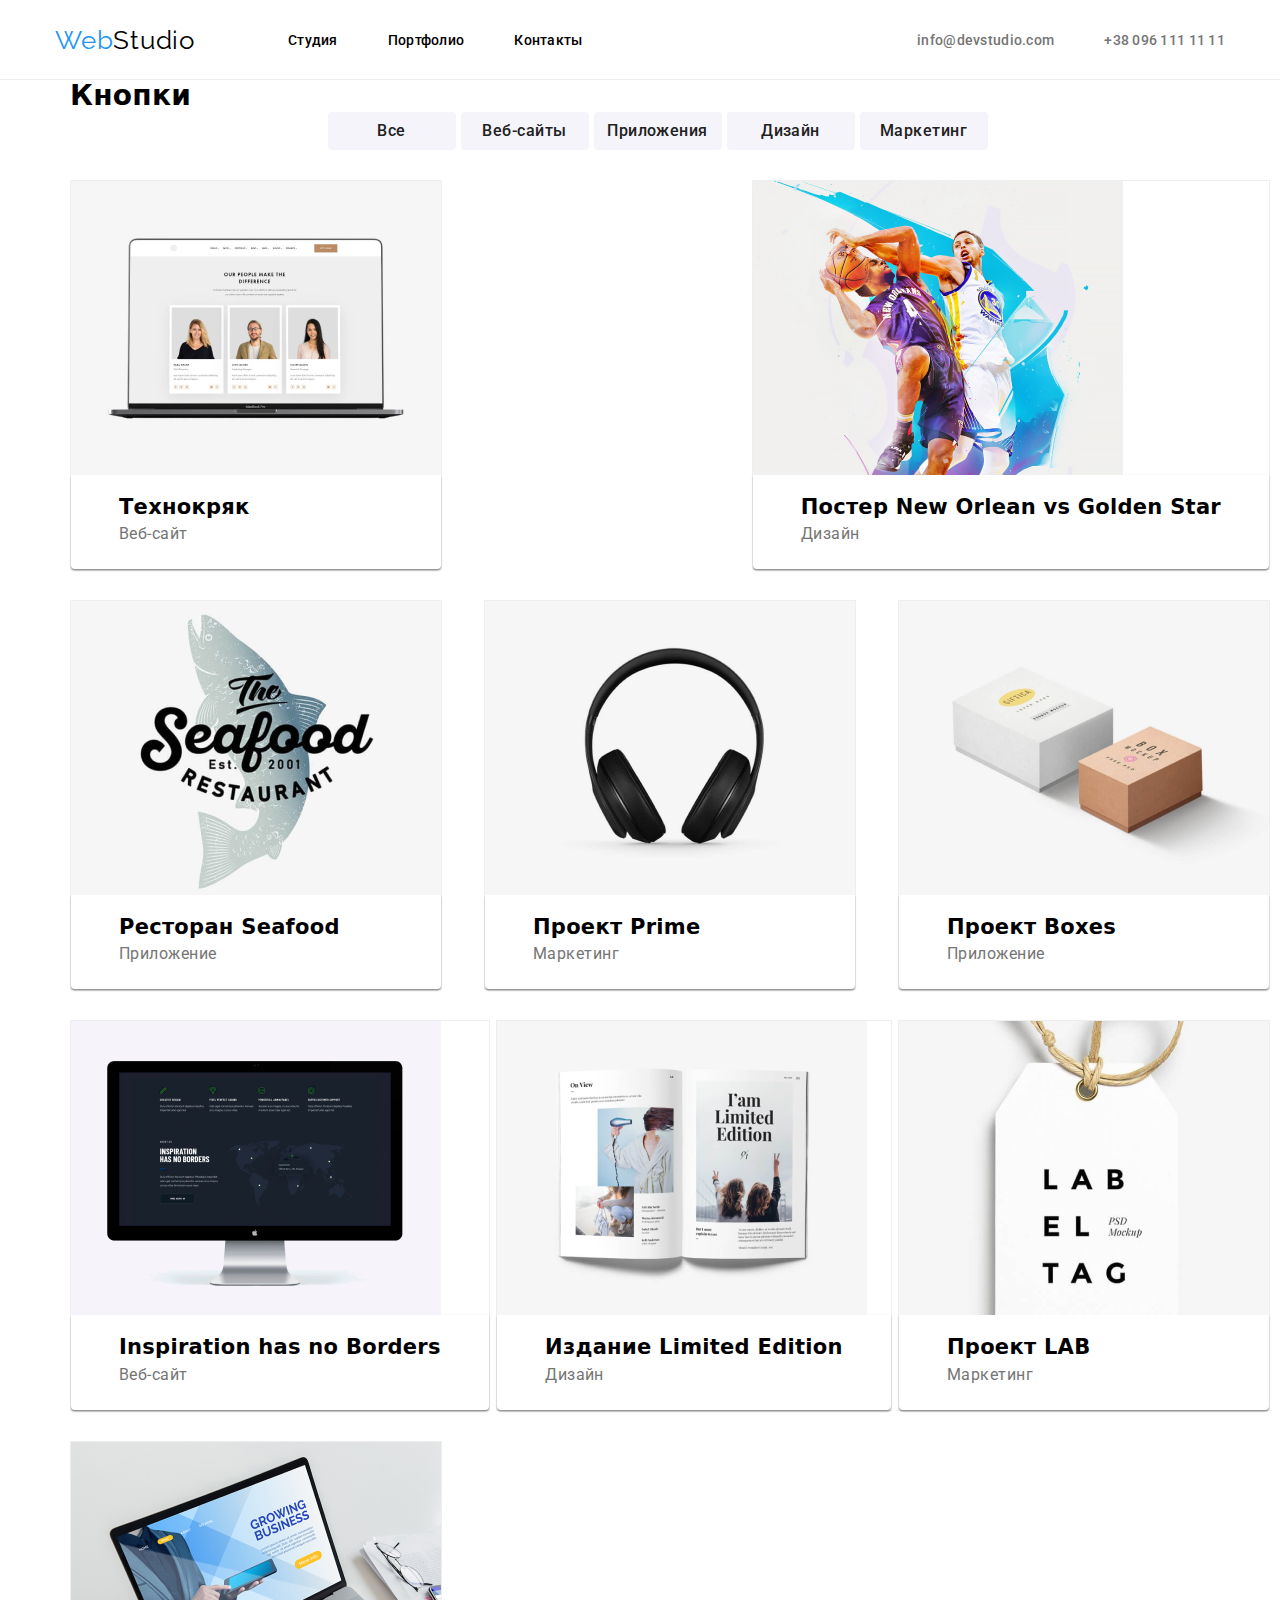
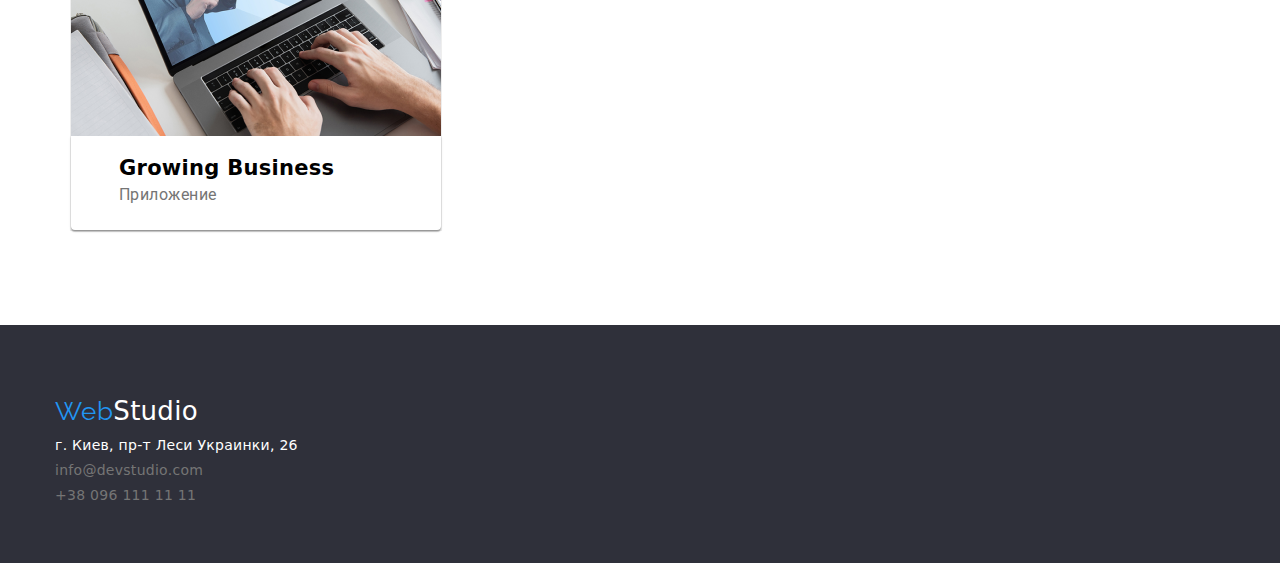
==== commit 7e43c52e: "3" ====
--- a/portfolio.html
+++ b/portfolio.html
@@ -6,6 +6,7 @@
     <meta http-equiv="X-UA-Compatible" content="IE=edge">
     <meta name="viewport" content="width=device-width, initial-scale=1.0">
     <title>Document</title>
+    <link rel="stylesheet" href="node_modules/modern-normalize/modern-normalize.css">
     <link rel="preconnect" href="https://fonts.googleapis.com">
     <link rel="preconnect" href="https://fonts.gstatic.com" crossorigin>
     <link href="https://fonts.googleapis.com/css2?family=Montserrat:wght@700&family=Raleway:wght@700&display=swap"
@@ -154,10 +155,6 @@
 
                 <li> <a class="contacts_section_footer" href="tel:+380961111111">+38 096 111 11 11</a> </li>
             </ul>
-            <h2 class="join">ПРИСОЕДИНЯЙТЕСЬ</h2>
-            <ul>
-
-            </ul>
         </div>
 
 
--- a/css/style.css
+++ b/css/style.css
@@ -10,6 +10,8 @@
     
 
 }
+
+
 
 .container-header {
     display: flex;
@@ -137,29 +139,29 @@
     
     background-color: var(--grey_color_s);
     
-    text-align: center;
 
     font-size: 44px;
-
-    display: flex;
-    justify-content: center;
     font-family: Roboto;
     font-style: normal;
     font-weight: 900;
     font-size: 44px;
     line-height: 60px;
-    
-    text-align: center;
     letter-spacing: 0.06em;
     text-transform: uppercase;
-    
-    
-    
-    
-    
-    
-
-}
+    width: 696px;
+    margin-bottom: 30px;
+    
+    
+    
+    
+    
+    
+
+}
+
+
+
+
 .container{
     padding-left: 15px;
     padding-right: 15px;
@@ -186,7 +188,7 @@
     background-color: var(--blue-color);
     border-radius: 4px;
     box-shadow: 0px 4px 4px rgba(0, 0, 0, 0.15);
-
+    border: none;
  
 
 
@@ -205,7 +207,6 @@
 
 .mainbar {
     background-color: var(--grey_color_s);
-    width: 1200px;
     text-align: center;
     padding-top: 200px;
     padding-bottom: 200px;
@@ -225,21 +226,20 @@
 
 .maintext_first {
     color: var(--grey-color);
-    font-family: Roboto;
-    font-style: normal;
-    font-weight: normal;
     font-size: 14px;
     line-height: 24px;
     letter-spacing: 0.03em;
     width: 270px;
-    height: 75px;
-    left: 515px;
-    top: 800px;
     text-align: left;
 }
 
 .capitaltext_pros{
     text-align: left;
+    font-size: 14px;
+    line-height: 16px;
+    letter-spacing: 0.03em;
+    text-transform: uppercase;
+    margin-bottom: 10px;
 }
 .mainpool_text {
     display: flex;
@@ -252,14 +252,12 @@
     line-height: 42px;
     text-align: center;
     letter-spacing: 0.03em;
+    margin-bottom: 50px;
    
 }
 .imgstuff {
     display: flex;
-    text-align: center;
     justify-content: space-between;
-    list-style: none;
-    padding-bottom: 94px;
    
 }
 
@@ -274,7 +272,11 @@
     line-height: 42px;
     text-align: center;
     letter-spacing: 0.03em;
-
+    margin-bottom: 50px;
+
+}
+.capitaltext_pros-snd {
+    margin-bottom: 10px;
 }
 
 .team_stuff {
@@ -414,9 +416,6 @@
 
 }
 
-.middlebar_section {
-    width: 1200px;
-}
  .pros_text {
     list-style: none;
     
@@ -525,6 +524,323 @@
 .cards-t {
     padding-top: 30px;
     padding-bottom: 30px;
-    padding-left: 60px;
-    padding-right: 60px;
-}
+    text-align: center;
+}
+
+
+
+
+
+
+
+
+
+
+
+
+
+
+
+
+
+
+
+
+/*! modern-normalize v1.1.0 | MIT License | https://github.com/sindresorhus/modern-normalize */
+
+/*
+Document
+========
+*/
+
+/**
+Use a better box model (opinionated).
+*/
+
+*,
+::before,
+::after {
+	box-sizing: border-box;
+}
+
+/**
+Use a more readable tab size (opinionated).
+*/
+
+html {
+	-moz-tab-size: 4;
+	tab-size: 4;
+}
+
+/**
+1. Correct the line height in all browsers.
+2. Prevent adjustments of font size after orientation changes in iOS.
+*/
+
+html {
+	line-height: 1.15; /* 1 */
+	-webkit-text-size-adjust: 100%; /* 2 */
+}
+
+/*
+Sections
+========
+*/
+
+/**
+Remove the margin in all browsers.
+*/
+
+body {
+	margin: 0;
+}
+
+/**
+Improve consistency of default fonts in all browsers. (https://github.com/sindresorhus/modern-normalize/issues/3)
+*/
+
+body {
+	font-family:
+		system-ui,
+		-apple-system, /* Firefox supports this but not yet `system-ui` */
+		'Segoe UI',
+		Roboto,
+		Helvetica,
+		Arial,
+		sans-serif,
+		'Apple Color Emoji',
+		'Segoe UI Emoji' , 'Roboto', 'sans-serif' , 'Montserrat';
+}
+
+/*
+Grouping content
+================
+*/
+
+/**
+1. Add the correct height in Firefox.
+2. Correct the inheritance of border color in Firefox. (https://bugzilla.mozilla.org/show_bug.cgi?id=190655)
+*/
+
+hr {
+	height: 0; /* 1 */
+	color: inherit; /* 2 */
+}
+
+/*
+Text-level semantics
+====================
+*/
+
+/**
+Add the correct text decoration in Chrome, Edge, and Safari.
+*/
+
+abbr[title] {
+	text-decoration: underline dotted;
+}
+
+/**
+Add the correct font weight in Edge and Safari.
+*/
+
+b,
+strong {
+	font-weight: bolder;
+}
+
+/**
+1. Improve consistency of default fonts in all browsers. (https://github.com/sindresorhus/modern-normalize/issues/3)
+2. Correct the odd 'em' font sizing in all browsers.
+*/
+
+code,
+kbd,
+samp,
+pre {
+	font-family:
+		ui-monospace,
+		SFMono-Regular,
+		Consolas,
+		'Liberation Mono',
+		Menlo,
+		monospace , 'Roboto', 'sans-serif' , 'Montserrat'; /* 1 */
+	font-size: 1em; /* 2 */
+}
+
+/**
+Add the correct font size in all browsers.
+*/
+
+small {
+	font-size: 80%;
+}
+
+/**
+Prevent 'sub' and 'sup' elements from affecting the line height in all browsers.
+*/
+
+sub,
+sup {
+	font-size: 75%;
+	line-height: 0;
+	position: relative;
+	vertical-align: baseline;
+}
+
+sub {
+	bottom: -0.25em;
+}
+
+sup {
+	top: -0.5em;
+}
+
+/*
+Tabular data
+============
+*/
+
+/**
+1. Remove text indentation from table contents in Chrome and Safari. (https://bugs.chromium.org/p/chromium/issues/detail?id=999088, https://bugs.webkit.org/show_bug.cgi?id=201297)
+2. Correct table border color inheritance in all Chrome and Safari. (https://bugs.chromium.org/p/chromium/issues/detail?id=935729, https://bugs.webkit.org/show_bug.cgi?id=195016)
+*/
+
+table {
+	text-indent: 0; /* 1 */
+	border-color: inherit; /* 2 */
+}
+
+/*
+Forms
+=====
+*/
+
+/**
+1. Change the font styles in all browsers.
+2. Remove the margin in Firefox and Safari.
+*/
+
+button,
+input,
+optgroup,
+select,
+textarea {
+	font-family: inherit; /* 1 */
+	font-size: 100%; /* 1 */
+	line-height: 1.15; /* 1 */
+	margin: 0; /* 2 */
+}
+
+/**
+Remove the inheritance of text transform in Edge and Firefox.
+1. Remove the inheritance of text transform in Firefox.
+*/
+
+button,
+select { /* 1 */
+	text-transform: none;
+}
+
+/**
+Correct the inability to style clickable types in iOS and Safari.
+*/
+
+button,
+[type='button'],
+[type='reset'],
+[type='submit'] {
+	-webkit-appearance: button;
+}
+
+/**
+Remove the inner border and padding in Firefox.
+*/
+
+::-moz-focus-inner {
+	border-style: none;
+	padding: 0;
+}
+
+/**
+Restore the focus styles unset by the previous rule.
+*/
+
+:-moz-focusring {
+	outline: 1px dotted ButtonText;
+}
+
+/**
+Remove the additional ':invalid' styles in Firefox.
+See: https://github.com/mozilla/gecko-dev/blob/2f9eacd9d3d995c937b4251a5557d95d494c9be1/layout/style/res/forms.css#L728-L737
+*/
+
+:-moz-ui-invalid {
+	box-shadow: none;
+}
+
+/**
+Remove the padding so developers are not caught out when they zero out 'fieldset' elements in all browsers.
+*/
+
+legend {
+	padding: 0;
+}
+
+/**
+Add the correct vertical alignment in Chrome and Firefox.
+*/
+
+progress {
+	vertical-align: baseline;
+}
+
+/**
+Correct the cursor style of increment and decrement buttons in Safari.
+*/
+
+::-webkit-inner-spin-button,
+::-webkit-outer-spin-button {
+	height: auto;
+}
+
+/**
+1. Correct the odd appearance in Chrome and Safari.
+2. Correct the outline style in Safari.
+*/
+
+[type='search'] {
+	-webkit-appearance: textfield; /* 1 */
+	outline-offset: -2px; /* 2 */
+}
+
+/**
+Remove the inner padding in Chrome and Safari on macOS.
+*/
+
+::-webkit-search-decoration {
+	-webkit-appearance: none;
+}
+
+/**
+1. Correct the inability to style clickable types in iOS and Safari.
+2. Change font properties to 'inherit' in Safari.
+*/
+
+::-webkit-file-upload-button {
+	-webkit-appearance: button; /* 1 */
+	font: inherit; /* 2 */
+}
+
+/*
+Interactive
+===========
+*/
+
+/*
+Add the correct display in Chrome and Safari.
+*/
+
+summary {
+	display: list-item;
+}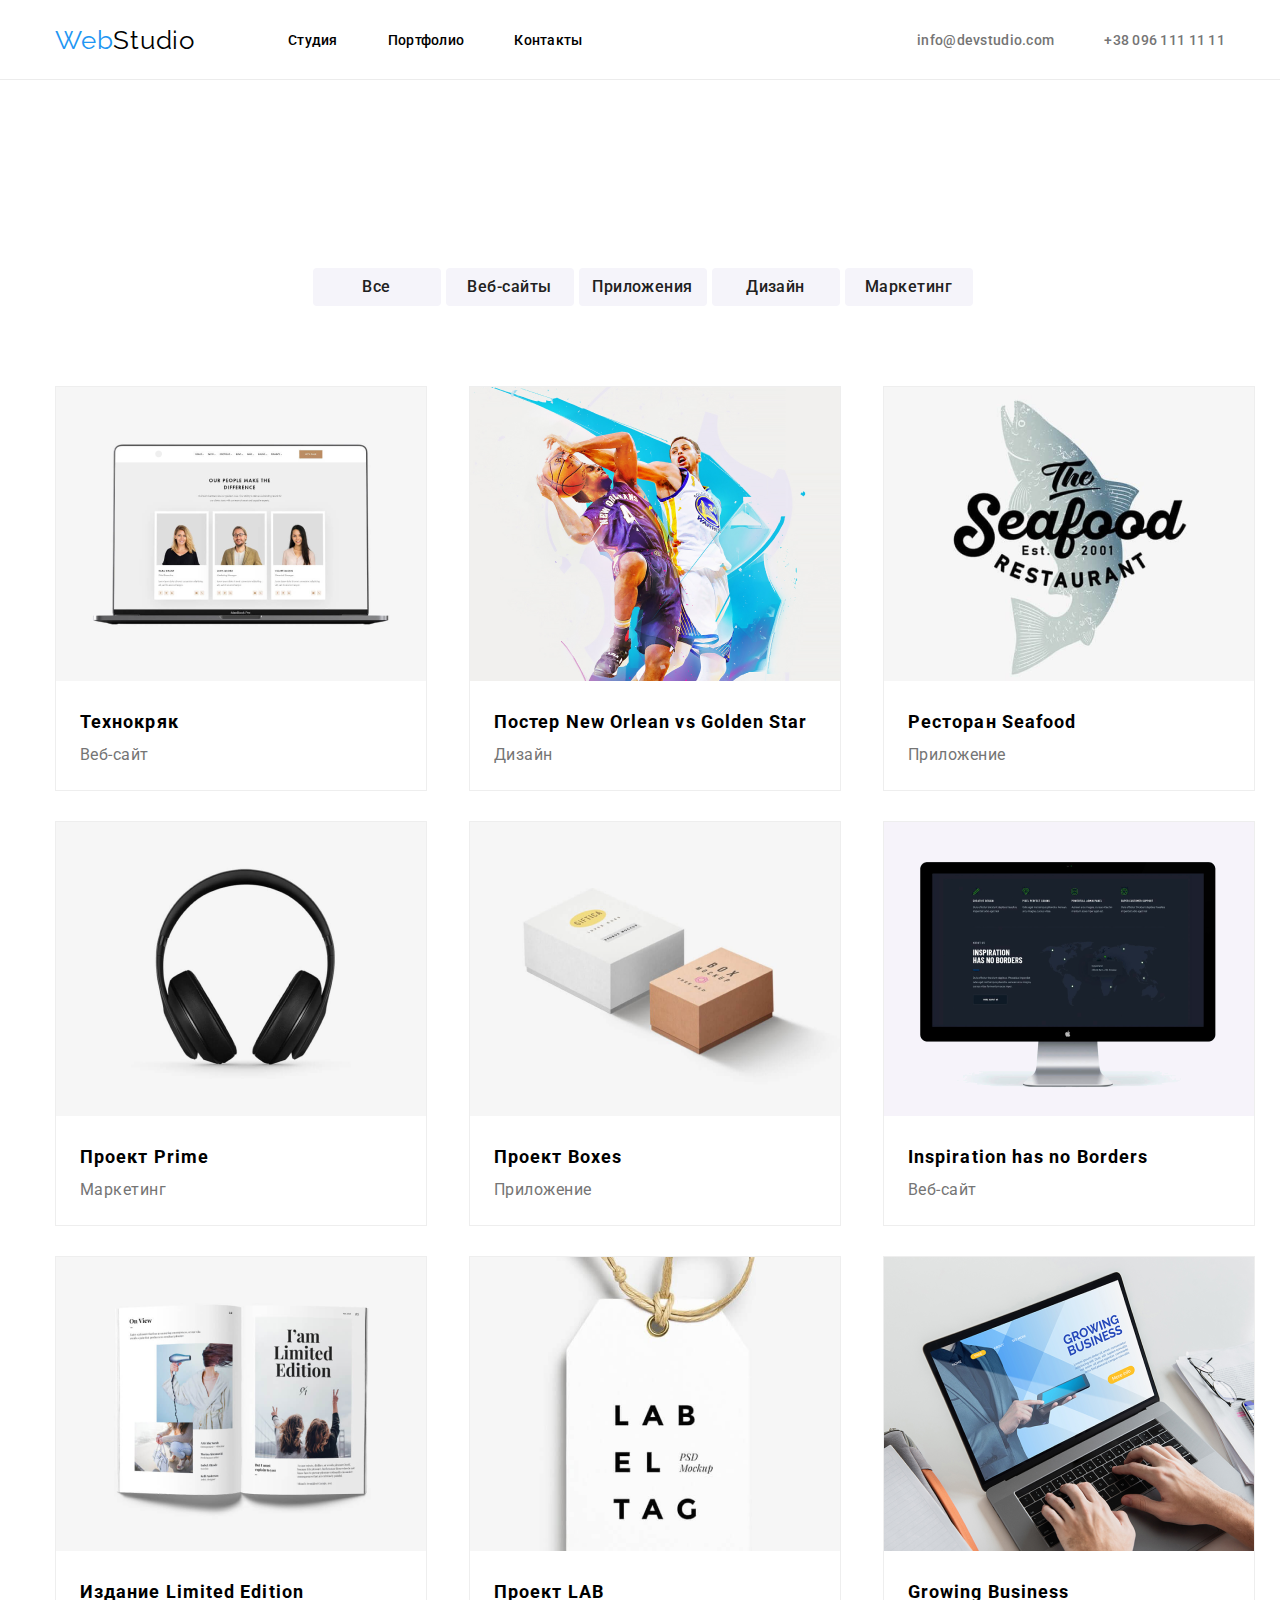
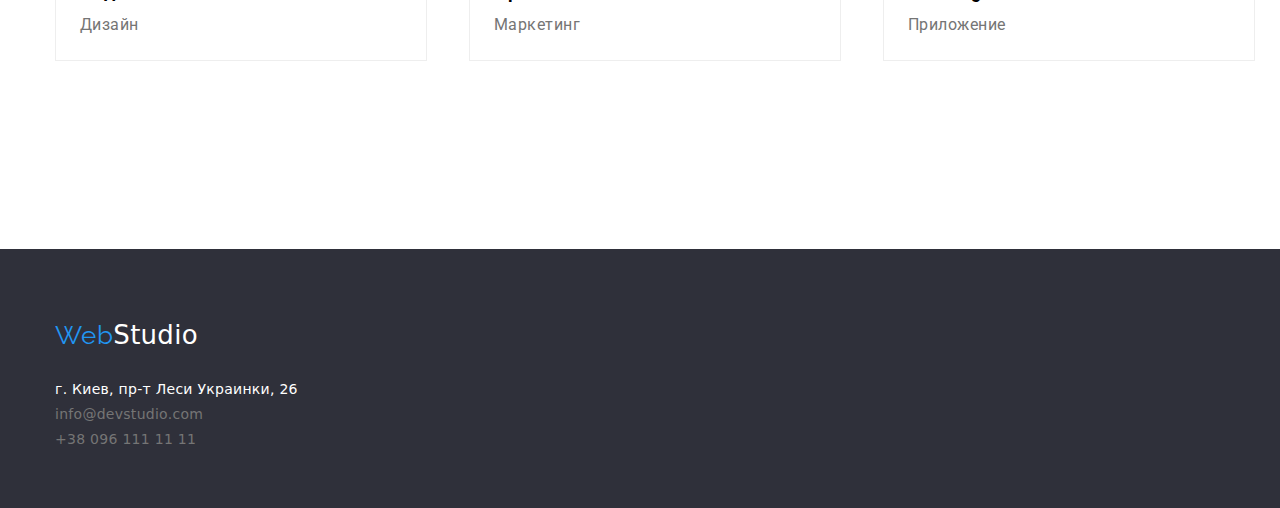
==== commit c7a127e1: "2" ====
--- a/portfolio.html
+++ b/portfolio.html
@@ -49,20 +49,20 @@
     </header>
 
     <main>
-        <div class="container">
+
 
 
             <!--buttons-->
 
-            <section class="portfolio">
+            <section class="portfolio section">
                 <div class="container">
-                <h1>Кнопки</h1>
+                <h1 class="btn-pheadline">Кнопки</h1>
                 <ul class="buttons_portfolio">
-                    <li><button type="button" class="portfolio_btns">Все</button></li>
-                    <li><button type="button" class="portfolio_btns">Веб-сайты</button></li>
-                    <li><button type="button" class="portfolio_btns">Приложения</button></li>
-                    <li><button type="button" class="portfolio_btns">Дизайн</button></li>
-                    <li><button type="button" class="portfolio_btns">Маркетинг</button></li>
+                    <li><button type="button" class="portfolio_button">Все</button></li>
+                    <li><button type="button" class="portfolio_button">Веб-сайты</button></li>
+                    <li><button type="button" class="portfolio_button">Приложения</button></li>
+                    <li><button type="button" class="portfolio_button">Дизайн</button></li>
+                    <li><button type="button" class="portfolio_button">Маркетинг</button></li>
 
                 </ul>
 
@@ -73,55 +73,55 @@
                     <li class="portfolio_cards"> <a><img src="images/33.jpg" alt="list" width="370">
                          <div class="cards-p">  
                             <h2 class="maintext_list"> Технокряк</h2>
-                            <p class="maintext_list"> Веб-сайт </p>
+                            <p class="maintext_info"> Веб-сайт </p>
                         </div> 
                         </a></li>
                     <li class="portfolio_cards"> <a><img src="images/img(4).jpg" alt="list" width="370">
                         <div class="cards-p">   
                             <h2 class="maintext_list"> Постер New Orlean vs Golden Star</h2>
-                            <p class="maintext_list"> Дизайн </p>
+                            <p class="maintext_info"> Дизайн </p>
                         </div>
                         </a></li>
                     <li class="portfolio_cards"> <a><img src="images/img(5).jpg" alt="list" width="370">
                         <div class="cards-p">    
                             <h2 class="maintext_list"> Ресторан Seafood</h2>
-                            <p class="maintext_list"> Приложение </p>
+                            <p class="maintext_info"> Приложение </p>
                         </div>
                         </a></li>
                     <li class="portfolio_cards"> <a><img src="images/img(6).jpg" alt="list" width="370">
                         <div class="cards-p">   
                             <h2 class="maintext_list"> Проект Prime</h2>
-                            <p class="maintext_list"> Маркетинг </p>
+                            <p class="maintext_info"> Маркетинг </p>
                         </div>
                         </a></li>
                     <li class="portfolio_cards"> <a><img src="images/img(7).jpg" alt="list" width="370">
                         <div class="cards-p">  
                             <h2 class="maintext_list"> Проект Boxes</h2>
-                            <p class="maintext_list"> Приложение </p>
+                            <p class="maintext_info"> Приложение </p>
                         </div>
                         </a></li>
                     <li class="portfolio_cards"> <a><img src="images/img(8).jpg" alt="list" width="370">
                         <div class="cards-p">  
                             <h2 class="maintext_list"> Inspiration has no Borders</h2>
-                            <p class="maintext_list"> Веб-сайт </p>
+                            <p class="maintext_info"> Веб-сайт </p>
                         </div> 
                         </a></li>
                     <li class="portfolio_cards"> <a><img src="images/img(9).jpg" alt="list" width="370">
                         <div class="cards-p">   
                             <h2 class="maintext_list"> Издание Limited Edition</h2>
-                            <p class="maintext_list"> Дизайн </p>
+                            <p class="maintext_info"> Дизайн </p>
                         </div>
                         </a></li>
                     <li class="portfolio_cards"> <a><img src="images/img(10).jpg" alt="list" width="370">
                         <div class="cards-p">   
                             <h2 class="maintext_list"> Проект LAB</h2>
-                            <p class="maintext_list"> Маркетинг </p>
+                            <p class="maintext_info"> Маркетинг </p>
                         </div>
                         </a></li>
                     <li class="portfolio_cards"> <a><img src="images/img(11).jpg" alt="list" width="370">
                         <div class="cards-p">    
                             <h2 class="maintext_list"> Growing Business</h2>
-                            <p class="maintext_list"> Приложение </p>
+                            <p class="maintext_info"> Приложение </p>
                         </div>
                         </a></li>
                 </ul>
@@ -132,8 +132,6 @@
 
                 </div>
             </section>
-
-        </div>
 
     </main>
 
--- a/css/style.css
+++ b/css/style.css
@@ -10,6 +10,36 @@
     
 
 }
+
+p{
+    font-family: Roboto;
+    font-style: normal;
+    font-weight: normal;
+    font-size: 16px;
+    line-height: 30px;
+    color: var(--grey-color);
+
+    letter-spacing: 0.03em;
+    margin: 0;
+    padding: 0;
+}
+
+h1, h2, h3, h4, h5, h6 {
+    margin: 0;
+    padding: 0;
+}
+
+  :root {
+    --blue-color: #2196F3;
+    --grey-color: #757575;
+    --white-color: #ffffff;
+    --darkgrey-color: #212121;
+    --black-color: black;
+    --grey_color_s: #2F303A;
+    --light-grey_color: #F5F4FA;
+    --slight-grey_color: #EEEEEE;
+    --h_b_color: #ECECEC;
+  }
 
 
 
@@ -149,7 +179,9 @@
     letter-spacing: 0.06em;
     text-transform: uppercase;
     width: 696px;
+    margin:  0 auto;
     margin-bottom: 30px;
+    
     
     
     
@@ -217,7 +249,6 @@
 
 .pros_text {
 display: flex;
-text-align: center;
 justify-content: space-between;
 
 
@@ -226,6 +257,9 @@
 
 .maintext_first {
     color: var(--grey-color);
+    font-family: Roboto;
+    font-style: normal;
+    font-weight: normal;
     font-size: 14px;
     line-height: 24px;
     letter-spacing: 0.03em;
@@ -240,6 +274,11 @@
     letter-spacing: 0.03em;
     text-transform: uppercase;
     margin-bottom: 10px;
+    font-family: Roboto;
+    font-style: normal;
+    font-weight: bold;
+    letter-spacing: 0.03em;
+    text-transform: uppercase;
 }
 .mainpool_text {
     display: flex;
@@ -255,6 +294,10 @@
     margin-bottom: 50px;
    
 }
+
+.main_pool {
+    padding-top: 0;
+}
 .imgstuff {
     display: flex;
     justify-content: space-between;
@@ -340,13 +383,13 @@
 .nav_footer {
     color: var(--black-color);
     text-decoration: none;
-    margin-top: 60px;
-    
-}
-
-
-
-.portfolio_btns {
+    margin-bottom: 20px;
+    display: block;
+}
+
+
+
+.portfolio_button {
     width: 128px;
     height: 38px;
     left: 576px;
@@ -371,14 +414,19 @@
     cursor: pointer;
 
 }
-.buttons_portfolio{
-display: flex;
-justify-content: center;
-margin-left: 346px;
-margin-right: 346px;
-}
-
-.buttons_portfolio :hover, .buttons_portfolio :focus {
+    .buttons_portfolio{
+    display: flex;
+    justify-content: center;
+    margin: auto;
+    margin-bottom: 50px;
+    margin-top: 94px;
+
+}
+.btn-pheadline{
+    display: none;
+}
+
+.portfolio_button :hover, .portfolio_button :focus {
     background-color: var(--blue-color);
     color: var(--white-color);
     box-shadow: 0px 2px 2px 0px rgba(0, 0, 0, 0.12);
@@ -403,9 +451,7 @@
     
 }
 
-.portfolio {
-    width: 1200px;
-}
+
 
 .info_table {
     background-color: var(--grey_color_s);
@@ -463,57 +509,42 @@
       padding-right: 24px;
       padding-bottom: 20px;
       box-shadow: 0px 1px 3px rgba(0, 0, 0, 0.12), 0px 1px 1px rgba(0, 0, 0, 0.14), 0px 2px 1px rgba(0, 0, 0, 0.2);
-      border-radius: 0px 0px 4px 4px;
+      box-shadow: none;
   }
 
-
-
-p{
+  .portfolio_cards :focus, .portfolio_cards :hover {
+    box-shadow: 0px 1px 3px rgba(0, 0, 0, 0.12), 0px 1px 1px rgba(0, 0, 0, 0.14), 0px 2px 1px rgba(0, 0, 0, 0.2);
+  }
+
+
+
+
+
+.portfolio_cards {
+    border: 1px solid var(--slight-grey_color);
+    display: flex;
+    margin-top: 30px;
+}
+
+.maintext_list {
+    font-family: Roboto;
+    font-style: normal;
+    font-weight: bold;
+    font-size: 18px;
+    line-height: 36px;
+    letter-spacing: 0.06em;
+}
+
+.maintext_info {
     font-family: Roboto;
     font-style: normal;
     font-weight: normal;
     font-size: 16px;
     line-height: 30px;
-    color: var(--grey-color);
-
     letter-spacing: 0.03em;
-    margin: 0;
-    padding: 0;
-}
-
-h1, h2, h3, h4, h5, h6 {
-    margin: 0;
-    padding: 0;
-}
-
-  :root {
-    --blue-color: #2196F3;
-    --grey-color: #757575;
-    --white-color: #ffffff;
-    --darkgrey-color: #212121;
-    --black-color: black;
-    --grey_color_s: #2F303A;
-    --light-grey_color: #F5F4FA;
-    --slight-grey_color: #EEEEEE;
-    --h_b_color: #ECECEC;
-  }
-
-.portfolio_cards {
-    border: 1px solid var(--slight-grey_color);
-    display: flex;
-    margin-top: 30px;
-}
-
-.maintext_list {
-    margin-left: 24px;
-    margin-right: 24px;
-}
-
-img {
-   max-width: 100%;
-   height: auto;
-   display: block;
-}
+}
+
+
 
 
 .section {
